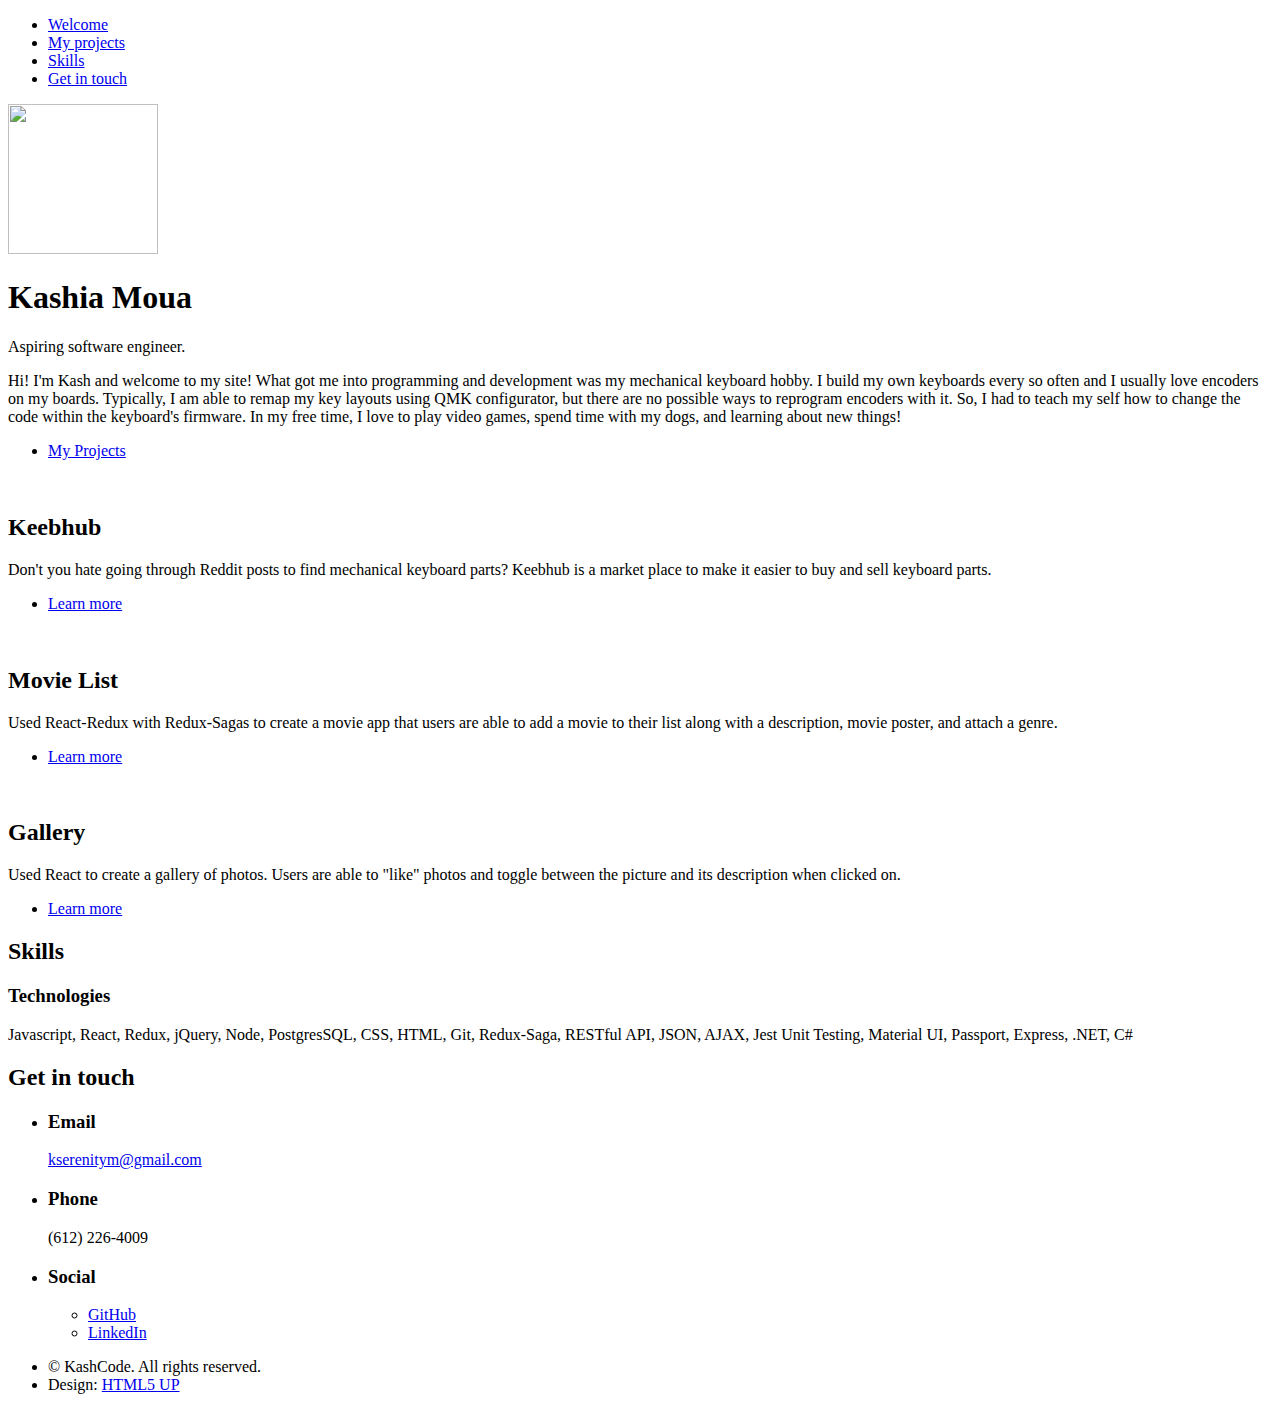
==== index.html @ d2404bf9 "does this work" ====
<!DOCTYPE HTML>
<!--
	Hyperspace by HTML5 UP
	html5up.net | @ajlkn
	Free for personal and commercial use under the CCA 3.0 license (html5up.net/license)
-->
<html>
	<head>
		<title>Hyperspace by HTML5 UP</title>
		<meta charset="utf-8" />
		<meta name="viewport" content="width=device-width, initial-scale=1, user-scalable=no" />
		<link rel="stylesheet" href="assets/css/main.css" />
		<noscript><link rel="stylesheet" href="assets/css/noscript.css" /></noscript>
	</head>
	<body class="is-preload">

		<!-- Sidebar -->
			<section id="sidebar">
				<div class="inner">
					<nav>
						<ul>
							<li><a href="#intro">Welcome</a></li>
							<li><a href="#one">My projects</a></li>
							<li><a href="#two">Skills</a></li>
							<li><a href="#three">Get in touch</a></li>
						</ul>
					</nav>
				</div>
			</section>

		<!-- Wrapper -->
			<div id="wrapper">

				<!-- Intro -->
					<section id="intro" class="wrapper style1 fullscreen fade-up">
						<div class="inner">
							<img src="images/itme.jpg" alt="" data-position="center center" height='150px' width='150px' /></a>
							<h1>Kashia Moua</h1>
							<p>Aspiring software engineer.</p>
							<p> Hi! I'm Kash and welcome to my site! What got me into programming and development was my mechanical keyboard hobby. I build my own keyboards every so often and I usually love encoders on my boards.
								Typically, I am able to remap my key layouts using QMK configurator, but there are no possible ways to reprogram encoders with it. So, I had to teach my self how to change the code within the keyboard's firmware.   
								In my free time, I love to play video games, spend time with my dogs, and learning about new things! </p>
							<ul class="actions">
								<li><a href="#one" class="button scrolly"> My Projects</a></li>
							</ul>
						</div>
					</section>

				<!-- One -->
					<section id="one" class="wrapper style2 spotlights">
						<section>
							<a href="#" class="image"><img src="images/pic01.jpg" alt="" data-position="center center" /></a>
							<div class="content">
								<div class="inner">
									<h2>Keebhub</h2>
									<p>Don't you hate going through Reddit posts to find mechanical keyboard parts? Keebhub is a market place to make it easier to buy and sell keyboard parts. </p>
									<ul class="actions">
										<li><a href="https://github.com/zoofly/keebhub" class="button">Learn more</a></li>
									</ul>
								</div>
							</div>
						</section>
						<section>
							<a href="#" class="image"><img src="images/pic02.jpg" alt="" data-position="top center" /></a>
							<div class="content">
								<div class="inner">
									<h2>Movie List</h2>
									<p>Used React-Redux with Redux-Sagas to create a movie app that users are able to add a movie to their list along with a description, movie poster, and attach a genre.</p>
									<ul class="actions">
										<li><a href="https://github.com/zoofly/weekend-movie-sagas" class="button">Learn more</a></li>
									</ul>
								</div>
							</div>
						</section>
						<section>
							<a href="#" class="image"><img src="images/PhotoOfMyGallery.jpg" alt="" data-position="25% 25%" /></a>
							<div class="content">
								<div class="inner">
									<h2>Gallery</h2>
									<p> Used React to create a gallery of photos. Users are able to "like" photos and toggle between the picture and its description when clicked on. </p>
									<ul class="actions">
										<li><a href="https://github.com/zoofly/weekend-react-gallery" class="button">Learn more</a></li>
									</ul>
								</div>
							</div>
						</section>
					</section>

				<!-- Two -->
					<section id="two" class="wrapper style3 fade-up">
						<div class="inner">
							<h2>Skills</h2>
							<div class="features">
								<section>
									<span class="icon solid major fa-code"></span>
									<h3>Technologies</h3>
									<p>Javascript, React, Redux, jQuery, Node, PostgresSQL, CSS, HTML, Git, Redux-Saga, RESTful API, JSON, AJAX, Jest Unit Testing, Material UI, Passport, Express, .NET, C#</p>
								</section>
								<!-- <section>
									<span class="icon solid major fa-lock"></span>
									<h3>Aliquam sed nullam</h3>
									<p>Phasellus convallis elit id ullam corper amet et pulvinar. Duis aliquam turpis mauris, sed ultricies erat dapibus.</p>
								</section>
								<section>
									<span class="icon solid major fa-cog"></span>
									<h3>Sed erat ullam corper</h3>
									<p>Phasellus convallis elit id ullam corper amet et pulvinar. Duis aliquam turpis mauris, sed ultricies erat dapibus.</p>
								</section>
								<section>
									<span class="icon solid major fa-desktop"></span>
									<h3>Veroeros quis lorem</h3>
									<p>Phasellus convallis elit id ullam corper amet et pulvinar. Duis aliquam turpis mauris, sed ultricies erat dapibus.</p>
								</section>
								<section>
									<span class="icon solid major fa-link"></span>
									<h3>Urna quis bibendum</h3>
									<p>Phasellus convallis elit id ullam corper amet et pulvinar. Duis aliquam turpis mauris, sed ultricies erat dapibus.</p>
								</section>
								<section>
									<span class="icon major fa-gem"></span>
									<h3>Aliquam urna dapibus</h3>
									<p>Phasellus convallis elit id ullam corper amet et pulvinar. Duis aliquam turpis mauris, sed ultricies erat dapibus.</p>
								</section> -->
							</div>
							<ul class="actions">
								<!-- <li><a href="generic.html" class="button">Learn more</a></li> -->
							</ul>
						</div>
					</section>

				<!-- Three -->
					<section id="three" class="wrapper style1 fade-up">
						<div class="inner">
							<h2>Get in touch</h2>
							<div class="split style1">
								<!-- <section>
									<form method="post" action="#">
										<div class="fields">
											<div class="field half">
												<label for="name">Name</label>
												<input type="text" name="name" id="name" />
											</div>
											<div class="field half">
												<label for="email">Email</label>
												<input type="text" name="email" id="email" />
											</div>
											<div class="field">
												<label for="message">Message</label>
												<textarea name="message" id="message" rows="5"></textarea>
											</div>
										</div>
										<ul class="actions">
											<li><a href="" class="button submit">Send Message</a></li>
										</ul>
									</form>
								</section>
								<section> -->
									<ul class="contact">
										<!-- <li>
											<h3>Address</h3>
											<span>12345 Somewhere Road #654<br />
											Nashville, TN 00000-0000<br />
											USA</span>
										</li> -->
										<li>
											<h3>Email</h3>
											<a href="#">kserenitym@gmail.com</a>
										</li>
										<li>
											<h3>Phone</h3>
											<span>(612) 226-4009 </span>
										</li>
										<li>
											<h3>Social</h3>
											<ul class="icons">
												<!-- <li><a href="#" class="icon brands fa-twitter"><span class="label">Twitter</span></a></li>
												<li><a href="#" class="icon brands fa-facebook-f"><span class="label">Facebook</span></a></li> -->
												<li><a href="https://github.com/zoofly" class="icon brands fa-github"><span class="label">GitHub</span></a></li>
												<!-- <li><a href="#" class="icon brands fa-instagram"><span class="label">Instagram</span></a></li> -->
												<li><a href="https://www.linkedin.com/in/kashmoua/" class="icon brands fa-linkedin-in"><span class="label">LinkedIn</span></a></li>
											</ul>
										</li>
									</ul>
								</section>
							</div>
						</div>
					</section>

			</div>

		<!-- Footer -->
			<footer id="footer" class="wrapper style1-alt">
				<div class="inner">
					<ul class="menu">
						<li>&copy; KashCode. All rights reserved.</li>
						<li>Design: <a href="http://html5up.net">HTML5 UP</a></li>
					</ul>
				</div>
			</footer>

		<!-- Scripts -->
			<script src="assets/js/jquery.min.js"></script>
			<script src="assets/js/jquery.scrollex.min.js"></script>
			<script src="assets/js/jquery.scrolly.min.js"></script>
			<script src="assets/js/browser.min.js"></script>
			<script src="assets/js/breakpoints.min.js"></script>
			<script src="assets/js/util.js"></script>
			<script src="assets/js/main.js"></script>

	</body>
</html>
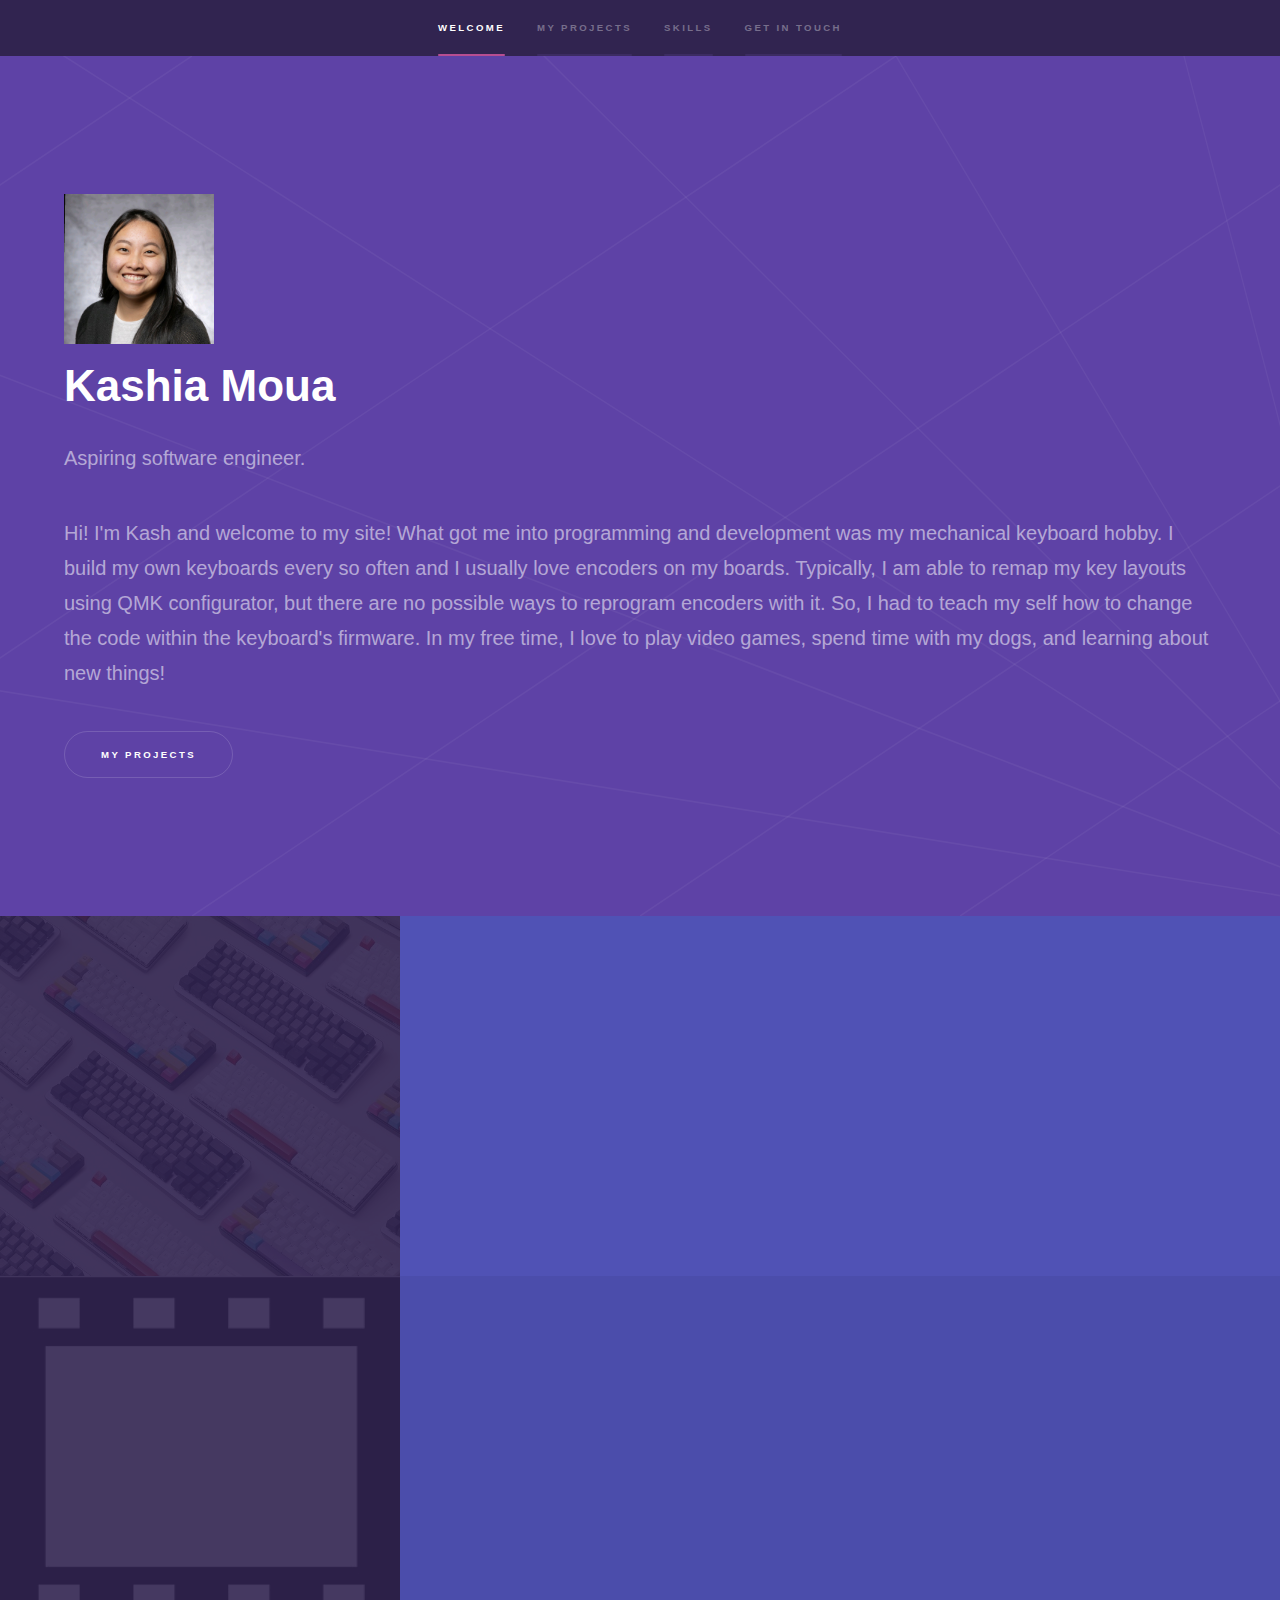
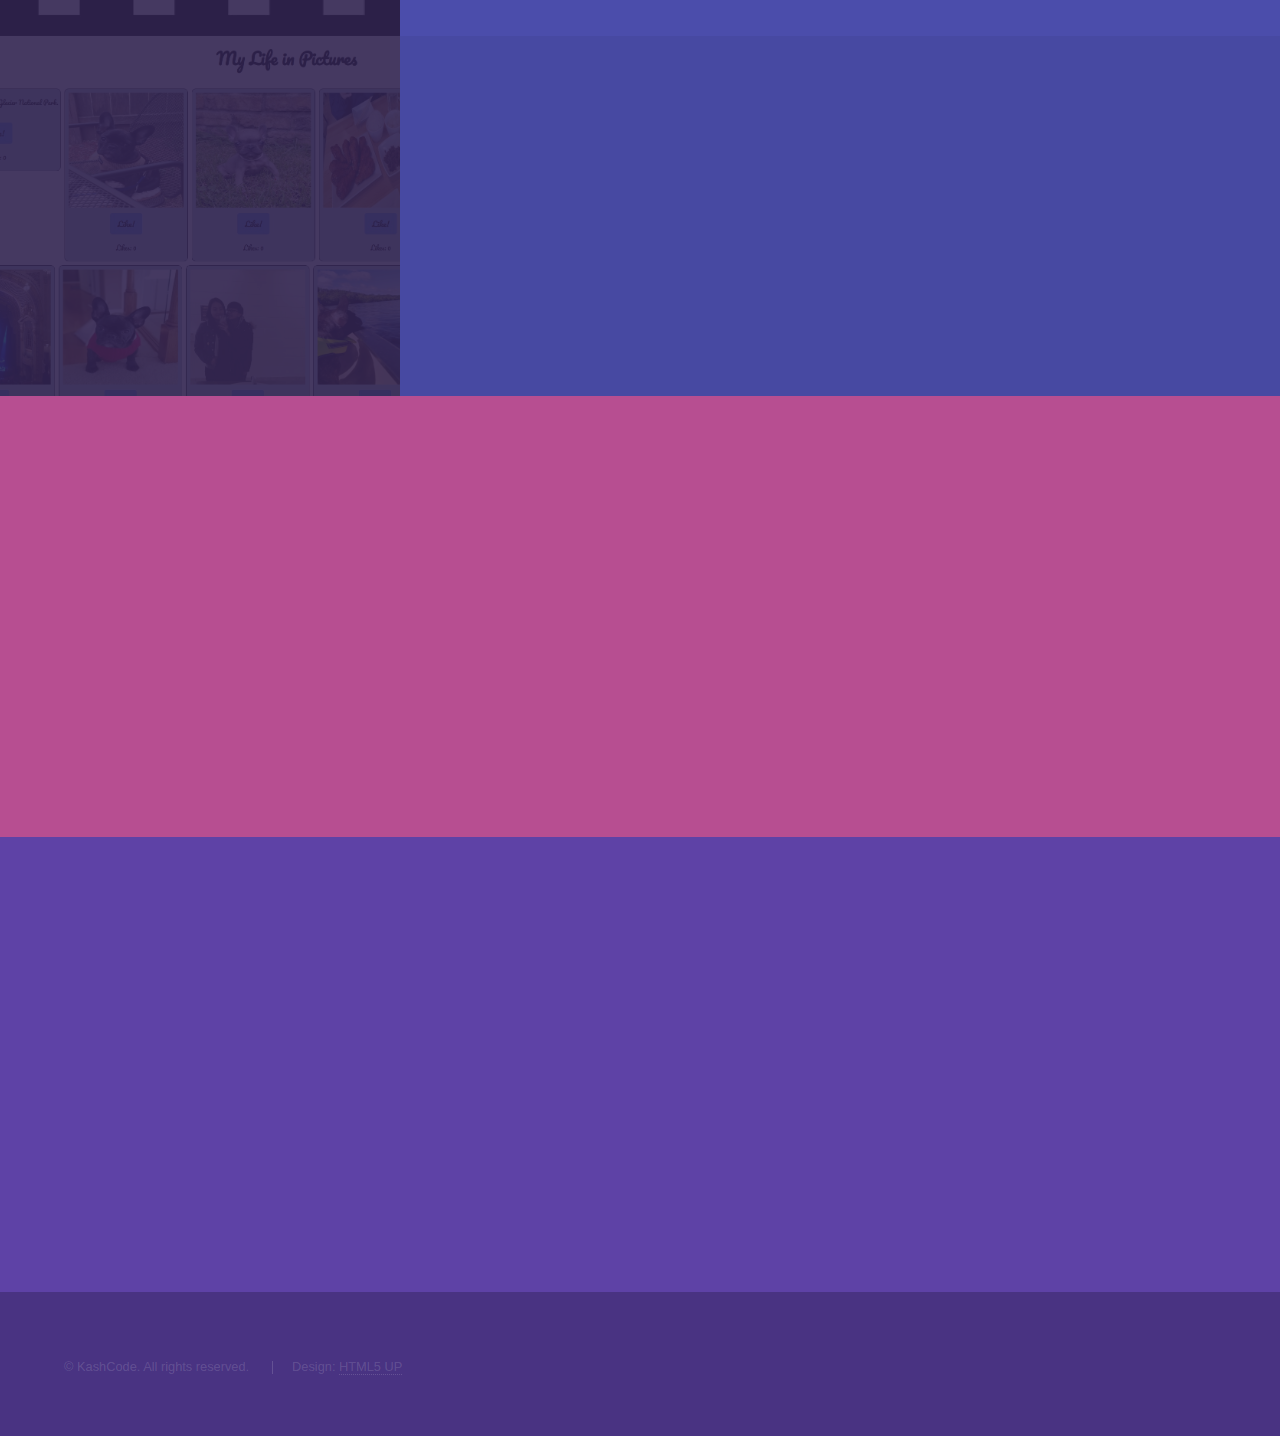
==== commit 7e290520: "Updated title" ====
--- a/index.html
+++ b/index.html
@@ -6,7 +6,7 @@
 -->
 <html>
 	<head>
-		<title>Hyperspace by HTML5 UP</title>
+		<title>Kashia Moua</title>
 		<meta charset="utf-8" />
 		<meta name="viewport" content="width=device-width, initial-scale=1, user-scalable=no" />
 		<link rel="stylesheet" href="assets/css/main.css" />
--- a/assets/css/main.css
+++ b/assets/css/main.css
@@ -0,0 +1,3909 @@
+@import url(fontawesome-all.min.css);
+
+/*
+	Hyperspace by HTML5 UP
+	html5up.net | @ajlkn
+	Free for personal and commercial use under the CCA 3.0 license (html5up.net/license)
+*/
+
+html, body, div, span, applet, object,
+iframe, h1, h2, h3, h4, h5, h6, p, blockquote,
+pre, a, abbr, acronym, address, big, cite,
+code, del, dfn, em, img, ins, kbd, q, s, samp,
+small, strike, strong, sub, sup, tt, var, b,
+u, i, center, dl, dt, dd, ol, ul, li, fieldset,
+form, label, legend, table, caption, tbody,
+tfoot, thead, tr, th, td, article, aside,
+canvas, details, embed, figure, figcaption,
+footer, header, hgroup, menu, nav, output, ruby,
+section, summary, time, mark, audio, video {
+	margin: 0;
+	padding: 0;
+	border: 0;
+	font-size: 100%;
+	font: inherit;
+	vertical-align: baseline;}
+
+article, aside, details, figcaption, figure,
+footer, header, hgroup, menu, nav, section {
+	display: block;}
+
+body {
+	line-height: 1;
+}
+
+ol, ul {
+	list-style: none;
+}
+
+blockquote, q {
+	quotes: none;
+}
+
+	blockquote:before, blockquote:after, q:before, q:after {
+		content: '';
+		content: none;
+	}
+
+table {
+	border-collapse: collapse;
+	border-spacing: 0;
+}
+
+body {
+	-webkit-text-size-adjust: none;
+}
+
+mark {
+	background-color: transparent;
+	color: inherit;
+}
+
+input::-moz-focus-inner {
+	border: 0;
+	padding: 0;
+}
+
+input, select, textarea {
+	-moz-appearance: none;
+	-webkit-appearance: none;
+	-ms-appearance: none;
+	appearance: none;
+}
+
+/* Basic */
+
+	@-ms-viewport {
+		width: device-width;
+	}
+
+	body {
+		-ms-overflow-style: scrollbar;
+	}
+
+	@media screen and (max-width: 480px) {
+
+		html, body {
+			min-width: 320px;
+		}
+
+	}
+
+	html {
+		box-sizing: border-box;
+	}
+
+	*, *:before, *:after {
+		box-sizing: inherit;
+	}
+
+	body {
+		background: #312450;
+	}
+
+		body.is-preload *, body.is-preload *:before, body.is-preload *:after {
+			-moz-animation: none !important;
+			-webkit-animation: none !important;
+			-ms-animation: none !important;
+			animation: none !important;
+			-moz-transition: none !important;
+			-webkit-transition: none !important;
+			-ms-transition: none !important;
+			transition: none !important;
+		}
+
+/* Type */
+
+	body, input, select, textarea {
+		color: rgba(255, 255, 255, 0.55);
+		font-family: Arial, Helvetica, sans-serif;
+		font-size: 16.5pt;
+		font-weight: normal;
+		line-height: 1.75;
+	}
+
+		@media screen and (max-width: 1680px) {
+
+			body, input, select, textarea {
+				font-size: 13pt;
+			}
+
+		}
+
+		@media screen and (max-width: 1280px) {
+
+			body, input, select, textarea {
+				font-size: 12pt;
+			}
+
+		}
+
+		@media screen and (max-width: 360px) {
+
+			body, input, select, textarea {
+				font-size: 11pt;
+			}
+
+		}
+
+	a {
+		-moz-transition: color 0.2s ease, border-bottom-color 0.2s ease;
+		-webkit-transition: color 0.2s ease, border-bottom-color 0.2s ease;
+		-ms-transition: color 0.2s ease, border-bottom-color 0.2s ease;
+		transition: color 0.2s ease, border-bottom-color 0.2s ease;
+		border-bottom: dotted 1px rgba(255, 255, 255, 0.35);
+		color: inherit;
+		text-decoration: none;
+	}
+
+		a:hover {
+			border-bottom-color: transparent;
+			color: #ffffff;
+		}
+
+	strong, b {
+		color: #ffffff;
+		font-weight: bold;
+	}
+
+	em, i {
+		font-style: italic;
+	}
+
+	p {
+		margin: 0 0 2em 0;
+	}
+
+	h1, h2, h3, h4, h5, h6 {
+		color: #ffffff;
+		font-weight: bold;
+		line-height: 1.5;
+		margin: 0 0 0.5em 0;
+	}
+
+		h1 a, h2 a, h3 a, h4 a, h5 a, h6 a {
+			color: inherit;
+			text-decoration: none;
+		}
+
+	h1 {
+		font-size: 2.75em;
+	}
+
+		h1.major {
+			margin: 0 0 1.3em 0;
+			position: relative;
+			padding-bottom: 0.35em;
+		}
+
+			h1.major:after {
+				background-image: -moz-linear-gradient(to right, #5e42a6, #b74e91);
+				background-image: -webkit-linear-gradient(to right, #5e42a6, #b74e91);
+				background-image: -ms-linear-gradient(to right, #5e42a6, #b74e91);
+				background-image: linear-gradient(to right, #5e42a6, #b74e91);
+				-moz-transition: max-width 0.2s ease;
+				-webkit-transition: max-width 0.2s ease;
+				-ms-transition: max-width 0.2s ease;
+				transition: max-width 0.2s ease;
+				border-radius: 0.2em;
+				bottom: 0;
+				content: '';
+				height: 0.05em;
+				position: absolute;
+				right: 0;
+				width: 100%;
+			}
+
+	h2 {
+		font-size: 1.75em;
+	}
+
+	h3 {
+		font-size: 1.1em;
+	}
+
+	h4 {
+		font-size: 1em;
+	}
+
+	h5 {
+		font-size: 0.8em;
+	}
+
+	h6 {
+		font-size: 0.6em;
+	}
+
+	@media screen and (max-width: 736px) {
+
+		h1 {
+			font-size: 2em;
+		}
+
+		h2 {
+			font-size: 1.25em;
+		}
+
+		h3 {
+			font-size: 1em;
+		}
+
+		h4 {
+			font-size: 0.8em;
+		}
+
+		h5 {
+			font-size: 0.6em;
+		}
+
+		h6 {
+			font-size: 0.6em;
+		}
+
+	}
+
+	sub {
+		font-size: 0.8em;
+		position: relative;
+		top: 0.5em;
+	}
+
+	sup {
+		font-size: 0.8em;
+		position: relative;
+		top: -0.5em;
+	}
+
+	blockquote {
+		border-left: solid 4px rgba(255, 255, 255, 0.15);
+		font-style: italic;
+		margin: 0 0 2em 0;
+		padding: 0.5em 0 0.5em 2em;
+	}
+
+	code {
+		background: rgba(255, 255, 255, 0.05);
+		border-radius: 0.25em;
+		border: solid 1px rgba(255, 255, 255, 0.15);
+		font-family: "Courier New", monospace;
+		font-size: 0.9em;
+		margin: 0 0.25em;
+		padding: 0.25em 0.65em;
+	}
+
+	pre {
+		-webkit-overflow-scrolling: touch;
+		font-family: "Courier New", monospace;
+		font-size: 0.9em;
+		margin: 0 0 2em 0;
+	}
+
+		pre code {
+			display: block;
+			line-height: 1.75em;
+			padding: 1em 1.5em;
+			overflow-x: auto;
+		}
+
+	hr {
+		border: 0;
+		border-bottom: solid 1px rgba(255, 255, 255, 0.15);
+		margin: 2em 0;
+	}
+
+		hr.major {
+			margin: 3em 0;
+		}
+
+	.align-left {
+		text-align: left;
+	}
+
+	.align-center {
+		text-align: center;
+	}
+
+	.align-right {
+		text-align: right;
+	}
+
+/* Row */
+
+	.row {
+		display: flex;
+		flex-wrap: wrap;
+		box-sizing: border-box;
+		align-items: stretch;
+	}
+
+		.row > * {
+			box-sizing: border-box;
+		}
+
+		.row.gtr-uniform > * > :last-child {
+			margin-bottom: 0;
+		}
+
+		.row.aln-left {
+			justify-content: flex-start;
+		}
+
+		.row.aln-center {
+			justify-content: center;
+		}
+
+		.row.aln-right {
+			justify-content: flex-end;
+		}
+
+		.row.aln-top {
+			align-items: flex-start;
+		}
+
+		.row.aln-middle {
+			align-items: center;
+		}
+
+		.row.aln-bottom {
+			align-items: flex-end;
+		}
+
+		.row > .imp {
+			order: -1;
+		}
+
+		.row > .col-1 {
+			width: 8.33333%;
+		}
+
+		.row > .off-1 {
+			margin-left: 8.33333%;
+		}
+
+		.row > .col-2 {
+			width: 16.66667%;
+		}
+
+		.row > .off-2 {
+			margin-left: 16.66667%;
+		}
+
+		.row > .col-3 {
+			width: 25%;
+		}
+
+		.row > .off-3 {
+			margin-left: 25%;
+		}
+
+		.row > .col-4 {
+			width: 33.33333%;
+		}
+
+		.row > .off-4 {
+			margin-left: 33.33333%;
+		}
+
+		.row > .col-5 {
+			width: 41.66667%;
+		}
+
+		.row > .off-5 {
+			margin-left: 41.66667%;
+		}
+
+		.row > .col-6 {
+			width: 50%;
+		}
+
+		.row > .off-6 {
+			margin-left: 50%;
+		}
+
+		.row > .col-7 {
+			width: 58.33333%;
+		}
+
+		.row > .off-7 {
+			margin-left: 58.33333%;
+		}
+
+		.row > .col-8 {
+			width: 66.66667%;
+		}
+
+		.row > .off-8 {
+			margin-left: 66.66667%;
+		}
+
+		.row > .col-9 {
+			width: 75%;
+		}
+
+		.row > .off-9 {
+			margin-left: 75%;
+		}
+
+		.row > .col-10 {
+			width: 83.33333%;
+		}
+
+		.row > .off-10 {
+			margin-left: 83.33333%;
+		}
+
+		.row > .col-11 {
+			width: 91.66667%;
+		}
+
+		.row > .off-11 {
+			margin-left: 91.66667%;
+		}
+
+		.row > .col-12 {
+			width: 100%;
+		}
+
+		.row > .off-12 {
+			margin-left: 100%;
+		}
+
+		.row.gtr-0 {
+			margin-top: 0;
+			margin-left: 0em;
+		}
+
+			.row.gtr-0 > * {
+				padding: 0 0 0 0em;
+			}
+
+			.row.gtr-0.gtr-uniform {
+				margin-top: 0em;
+			}
+
+				.row.gtr-0.gtr-uniform > * {
+					padding-top: 0em;
+				}
+
+		.row.gtr-25 {
+			margin-top: 0;
+			margin-left: -0.375em;
+		}
+
+			.row.gtr-25 > * {
+				padding: 0 0 0 0.375em;
+			}
+
+			.row.gtr-25.gtr-uniform {
+				margin-top: -0.375em;
+			}
+
+				.row.gtr-25.gtr-uniform > * {
+					padding-top: 0.375em;
+				}
+
+		.row.gtr-50 {
+			margin-top: 0;
+			margin-left: -0.75em;
+		}
+
+			.row.gtr-50 > * {
+				padding: 0 0 0 0.75em;
+			}
+
+			.row.gtr-50.gtr-uniform {
+				margin-top: -0.75em;
+			}
+
+				.row.gtr-50.gtr-uniform > * {
+					padding-top: 0.75em;
+				}
+
+		.row {
+			margin-top: 0;
+			margin-left: -1.5em;
+		}
+
+			.row > * {
+				padding: 0 0 0 1.5em;
+			}
+
+			.row.gtr-uniform {
+				margin-top: -1.5em;
+			}
+
+				.row.gtr-uniform > * {
+					padding-top: 1.5em;
+				}
+
+		.row.gtr-150 {
+			margin-top: 0;
+			margin-left: -2.25em;
+		}
+
+			.row.gtr-150 > * {
+				padding: 0 0 0 2.25em;
+			}
+
+			.row.gtr-150.gtr-uniform {
+				margin-top: -2.25em;
+			}
+
+				.row.gtr-150.gtr-uniform > * {
+					padding-top: 2.25em;
+				}
+
+		.row.gtr-200 {
+			margin-top: 0;
+			margin-left: -3em;
+		}
+
+			.row.gtr-200 > * {
+				padding: 0 0 0 3em;
+			}
+
+			.row.gtr-200.gtr-uniform {
+				margin-top: -3em;
+			}
+
+				.row.gtr-200.gtr-uniform > * {
+					padding-top: 3em;
+				}
+
+		@media screen and (max-width: 1680px) {
+
+			.row {
+				display: flex;
+				flex-wrap: wrap;
+				box-sizing: border-box;
+				align-items: stretch;
+			}
+
+				.row > * {
+					box-sizing: border-box;
+				}
+
+				.row.gtr-uniform > * > :last-child {
+					margin-bottom: 0;
+				}
+
+				.row.aln-left {
+					justify-content: flex-start;
+				}
+
+				.row.aln-center {
+					justify-content: center;
+				}
+
+				.row.aln-right {
+					justify-content: flex-end;
+				}
+
+				.row.aln-top {
+					align-items: flex-start;
+				}
+
+				.row.aln-middle {
+					align-items: center;
+				}
+
+				.row.aln-bottom {
+					align-items: flex-end;
+				}
+
+				.row > .imp-xlarge {
+					order: -1;
+				}
+
+				.row > .col-1-xlarge {
+					width: 8.33333%;
+				}
+
+				.row > .off-1-xlarge {
+					margin-left: 8.33333%;
+				}
+
+				.row > .col-2-xlarge {
+					width: 16.66667%;
+				}
+
+				.row > .off-2-xlarge {
+					margin-left: 16.66667%;
+				}
+
+				.row > .col-3-xlarge {
+					width: 25%;
+				}
+
+				.row > .off-3-xlarge {
+					margin-left: 25%;
+				}
+
+				.row > .col-4-xlarge {
+					width: 33.33333%;
+				}
+
+				.row > .off-4-xlarge {
+					margin-left: 33.33333%;
+				}
+
+				.row > .col-5-xlarge {
+					width: 41.66667%;
+				}
+
+				.row > .off-5-xlarge {
+					margin-left: 41.66667%;
+				}
+
+				.row > .col-6-xlarge {
+					width: 50%;
+				}
+
+				.row > .off-6-xlarge {
+					margin-left: 50%;
+				}
+
+				.row > .col-7-xlarge {
+					width: 58.33333%;
+				}
+
+				.row > .off-7-xlarge {
+					margin-left: 58.33333%;
+				}
+
+				.row > .col-8-xlarge {
+					width: 66.66667%;
+				}
+
+				.row > .off-8-xlarge {
+					margin-left: 66.66667%;
+				}
+
+				.row > .col-9-xlarge {
+					width: 75%;
+				}
+
+				.row > .off-9-xlarge {
+					margin-left: 75%;
+				}
+
+				.row > .col-10-xlarge {
+					width: 83.33333%;
+				}
+
+				.row > .off-10-xlarge {
+					margin-left: 83.33333%;
+				}
+
+				.row > .col-11-xlarge {
+					width: 91.66667%;
+				}
+
+				.row > .off-11-xlarge {
+					margin-left: 91.66667%;
+				}
+
+				.row > .col-12-xlarge {
+					width: 100%;
+				}
+
+				.row > .off-12-xlarge {
+					margin-left: 100%;
+				}
+
+				.row.gtr-0 {
+					margin-top: 0;
+					margin-left: 0em;
+				}
+
+					.row.gtr-0 > * {
+						padding: 0 0 0 0em;
+					}
+
+					.row.gtr-0.gtr-uniform {
+						margin-top: 0em;
+					}
+
+						.row.gtr-0.gtr-uniform > * {
+							padding-top: 0em;
+						}
+
+				.row.gtr-25 {
+					margin-top: 0;
+					margin-left: -0.375em;
+				}
+
+					.row.gtr-25 > * {
+						padding: 0 0 0 0.375em;
+					}
+
+					.row.gtr-25.gtr-uniform {
+						margin-top: -0.375em;
+					}
+
+						.row.gtr-25.gtr-uniform > * {
+							padding-top: 0.375em;
+						}
+
+				.row.gtr-50 {
+					margin-top: 0;
+					margin-left: -0.75em;
+				}
+
+					.row.gtr-50 > * {
+						padding: 0 0 0 0.75em;
+					}
+
+					.row.gtr-50.gtr-uniform {
+						margin-top: -0.75em;
+					}
+
+						.row.gtr-50.gtr-uniform > * {
+							padding-top: 0.75em;
+						}
+
+				.row {
+					margin-top: 0;
+					margin-left: -1.5em;
+				}
+
+					.row > * {
+						padding: 0 0 0 1.5em;
+					}
+
+					.row.gtr-uniform {
+						margin-top: -1.5em;
+					}
+
+						.row.gtr-uniform > * {
+							padding-top: 1.5em;
+						}
+
+				.row.gtr-150 {
+					margin-top: 0;
+					margin-left: -2.25em;
+				}
+
+					.row.gtr-150 > * {
+						padding: 0 0 0 2.25em;
+					}
+
+					.row.gtr-150.gtr-uniform {
+						margin-top: -2.25em;
+					}
+
+						.row.gtr-150.gtr-uniform > * {
+							padding-top: 2.25em;
+						}
+
+				.row.gtr-200 {
+					margin-top: 0;
+					margin-left: -3em;
+				}
+
+					.row.gtr-200 > * {
+						padding: 0 0 0 3em;
+					}
+
+					.row.gtr-200.gtr-uniform {
+						margin-top: -3em;
+					}
+
+						.row.gtr-200.gtr-uniform > * {
+							padding-top: 3em;
+						}
+
+		}
+
+		@media screen and (max-width: 1280px) {
+
+			.row {
+				display: flex;
+				flex-wrap: wrap;
+				box-sizing: border-box;
+				align-items: stretch;
+			}
+
+				.row > * {
+					box-sizing: border-box;
+				}
+
+				.row.gtr-uniform > * > :last-child {
+					margin-bottom: 0;
+				}
+
+				.row.aln-left {
+					justify-content: flex-start;
+				}
+
+				.row.aln-center {
+					justify-content: center;
+				}
+
+				.row.aln-right {
+					justify-content: flex-end;
+				}
+
+				.row.aln-top {
+					align-items: flex-start;
+				}
+
+				.row.aln-middle {
+					align-items: center;
+				}
+
+				.row.aln-bottom {
+					align-items: flex-end;
+				}
+
+				.row > .imp-large {
+					order: -1;
+				}
+
+				.row > .col-1-large {
+					width: 8.33333%;
+				}
+
+				.row > .off-1-large {
+					margin-left: 8.33333%;
+				}
+
+				.row > .col-2-large {
+					width: 16.66667%;
+				}
+
+				.row > .off-2-large {
+					margin-left: 16.66667%;
+				}
+
+				.row > .col-3-large {
+					width: 25%;
+				}
+
+				.row > .off-3-large {
+					margin-left: 25%;
+				}
+
+				.row > .col-4-large {
+					width: 33.33333%;
+				}
+
+				.row > .off-4-large {
+					margin-left: 33.33333%;
+				}
+
+				.row > .col-5-large {
+					width: 41.66667%;
+				}
+
+				.row > .off-5-large {
+					margin-left: 41.66667%;
+				}
+
+				.row > .col-6-large {
+					width: 50%;
+				}
+
+				.row > .off-6-large {
+					margin-left: 50%;
+				}
+
+				.row > .col-7-large {
+					width: 58.33333%;
+				}
+
+				.row > .off-7-large {
+					margin-left: 58.33333%;
+				}
+
+				.row > .col-8-large {
+					width: 66.66667%;
+				}
+
+				.row > .off-8-large {
+					margin-left: 66.66667%;
+				}
+
+				.row > .col-9-large {
+					width: 75%;
+				}
+
+				.row > .off-9-large {
+					margin-left: 75%;
+				}
+
+				.row > .col-10-large {
+					width: 83.33333%;
+				}
+
+				.row > .off-10-large {
+					margin-left: 83.33333%;
+				}
+
+				.row > .col-11-large {
+					width: 91.66667%;
+				}
+
+				.row > .off-11-large {
+					margin-left: 91.66667%;
+				}
+
+				.row > .col-12-large {
+					width: 100%;
+				}
+
+				.row > .off-12-large {
+					margin-left: 100%;
+				}
+
+				.row.gtr-0 {
+					margin-top: 0;
+					margin-left: 0em;
+				}
+
+					.row.gtr-0 > * {
+						padding: 0 0 0 0em;
+					}
+
+					.row.gtr-0.gtr-uniform {
+						margin-top: 0em;
+					}
+
+						.row.gtr-0.gtr-uniform > * {
+							padding-top: 0em;
+						}
+
+				.row.gtr-25 {
+					margin-top: 0;
+					margin-left: -0.375em;
+				}
+
+					.row.gtr-25 > * {
+						padding: 0 0 0 0.375em;
+					}
+
+					.row.gtr-25.gtr-uniform {
+						margin-top: -0.375em;
+					}
+
+						.row.gtr-25.gtr-uniform > * {
+							padding-top: 0.375em;
+						}
+
+				.row.gtr-50 {
+					margin-top: 0;
+					margin-left: -0.75em;
+				}
+
+					.row.gtr-50 > * {
+						padding: 0 0 0 0.75em;
+					}
+
+					.row.gtr-50.gtr-uniform {
+						margin-top: -0.75em;
+					}
+
+						.row.gtr-50.gtr-uniform > * {
+							padding-top: 0.75em;
+						}
+
+				.row {
+					margin-top: 0;
+					margin-left: -1.5em;
+				}
+
+					.row > * {
+						padding: 0 0 0 1.5em;
+					}
+
+					.row.gtr-uniform {
+						margin-top: -1.5em;
+					}
+
+						.row.gtr-uniform > * {
+							padding-top: 1.5em;
+						}
+
+				.row.gtr-150 {
+					margin-top: 0;
+					margin-left: -2.25em;
+				}
+
+					.row.gtr-150 > * {
+						padding: 0 0 0 2.25em;
+					}
+
+					.row.gtr-150.gtr-uniform {
+						margin-top: -2.25em;
+					}
+
+						.row.gtr-150.gtr-uniform > * {
+							padding-top: 2.25em;
+						}
+
+				.row.gtr-200 {
+					margin-top: 0;
+					margin-left: -3em;
+				}
+
+					.row.gtr-200 > * {
+						padding: 0 0 0 3em;
+					}
+
+					.row.gtr-200.gtr-uniform {
+						margin-top: -3em;
+					}
+
+						.row.gtr-200.gtr-uniform > * {
+							padding-top: 3em;
+						}
+
+		}
+
+		@media screen and (max-width: 980px) {
+
+			.row {
+				display: flex;
+				flex-wrap: wrap;
+				box-sizing: border-box;
+				align-items: stretch;
+			}
+
+				.row > * {
+					box-sizing: border-box;
+				}
+
+				.row.gtr-uniform > * > :last-child {
+					margin-bottom: 0;
+				}
+
+				.row.aln-left {
+					justify-content: flex-start;
+				}
+
+				.row.aln-center {
+					justify-content: center;
+				}
+
+				.row.aln-right {
+					justify-content: flex-end;
+				}
+
+				.row.aln-top {
+					align-items: flex-start;
+				}
+
+				.row.aln-middle {
+					align-items: center;
+				}
+
+				.row.aln-bottom {
+					align-items: flex-end;
+				}
+
+				.row > .imp-medium {
+					order: -1;
+				}
+
+				.row > .col-1-medium {
+					width: 8.33333%;
+				}
+
+				.row > .off-1-medium {
+					margin-left: 8.33333%;
+				}
+
+				.row > .col-2-medium {
+					width: 16.66667%;
+				}
+
+				.row > .off-2-medium {
+					margin-left: 16.66667%;
+				}
+
+				.row > .col-3-medium {
+					width: 25%;
+				}
+
+				.row > .off-3-medium {
+					margin-left: 25%;
+				}
+
+				.row > .col-4-medium {
+					width: 33.33333%;
+				}
+
+				.row > .off-4-medium {
+					margin-left: 33.33333%;
+				}
+
+				.row > .col-5-medium {
+					width: 41.66667%;
+				}
+
+				.row > .off-5-medium {
+					margin-left: 41.66667%;
+				}
+
+				.row > .col-6-medium {
+					width: 50%;
+				}
+
+				.row > .off-6-medium {
+					margin-left: 50%;
+				}
+
+				.row > .col-7-medium {
+					width: 58.33333%;
+				}
+
+				.row > .off-7-medium {
+					margin-left: 58.33333%;
+				}
+
+				.row > .col-8-medium {
+					width: 66.66667%;
+				}
+
+				.row > .off-8-medium {
+					margin-left: 66.66667%;
+				}
+
+				.row > .col-9-medium {
+					width: 75%;
+				}
+
+				.row > .off-9-medium {
+					margin-left: 75%;
+				}
+
+				.row > .col-10-medium {
+					width: 83.33333%;
+				}
+
+				.row > .off-10-medium {
+					margin-left: 83.33333%;
+				}
+
+				.row > .col-11-medium {
+					width: 91.66667%;
+				}
+
+				.row > .off-11-medium {
+					margin-left: 91.66667%;
+				}
+
+				.row > .col-12-medium {
+					width: 100%;
+				}
+
+				.row > .off-12-medium {
+					margin-left: 100%;
+				}
+
+				.row.gtr-0 {
+					margin-top: 0;
+					margin-left: 0em;
+				}
+
+					.row.gtr-0 > * {
+						padding: 0 0 0 0em;
+					}
+
+					.row.gtr-0.gtr-uniform {
+						margin-top: 0em;
+					}
+
+						.row.gtr-0.gtr-uniform > * {
+							padding-top: 0em;
+						}
+
+				.row.gtr-25 {
+					margin-top: 0;
+					margin-left: -0.375em;
+				}
+
+					.row.gtr-25 > * {
+						padding: 0 0 0 0.375em;
+					}
+
+					.row.gtr-25.gtr-uniform {
+						margin-top: -0.375em;
+					}
+
+						.row.gtr-25.gtr-uniform > * {
+							padding-top: 0.375em;
+						}
+
+				.row.gtr-50 {
+					margin-top: 0;
+					margin-left: -0.75em;
+				}
+
+					.row.gtr-50 > * {
+						padding: 0 0 0 0.75em;
+					}
+
+					.row.gtr-50.gtr-uniform {
+						margin-top: -0.75em;
+					}
+
+						.row.gtr-50.gtr-uniform > * {
+							padding-top: 0.75em;
+						}
+
+				.row {
+					margin-top: 0;
+					margin-left: -1.5em;
+				}
+
+					.row > * {
+						padding: 0 0 0 1.5em;
+					}
+
+					.row.gtr-uniform {
+						margin-top: -1.5em;
+					}
+
+						.row.gtr-uniform > * {
+							padding-top: 1.5em;
+						}
+
+				.row.gtr-150 {
+					margin-top: 0;
+					margin-left: -2.25em;
+				}
+
+					.row.gtr-150 > * {
+						padding: 0 0 0 2.25em;
+					}
+
+					.row.gtr-150.gtr-uniform {
+						margin-top: -2.25em;
+					}
+
+						.row.gtr-150.gtr-uniform > * {
+							padding-top: 2.25em;
+						}
+
+				.row.gtr-200 {
+					margin-top: 0;
+					margin-left: -3em;
+				}
+
+					.row.gtr-200 > * {
+						padding: 0 0 0 3em;
+					}
+
+					.row.gtr-200.gtr-uniform {
+						margin-top: -3em;
+					}
+
+						.row.gtr-200.gtr-uniform > * {
+							padding-top: 3em;
+						}
+
+		}
+
+		@media screen and (max-width: 736px) {
+
+			.row {
+				display: flex;
+				flex-wrap: wrap;
+				box-sizing: border-box;
+				align-items: stretch;
+			}
+
+				.row > * {
+					box-sizing: border-box;
+				}
+
+				.row.gtr-uniform > * > :last-child {
+					margin-bottom: 0;
+				}
+
+				.row.aln-left {
+					justify-content: flex-start;
+				}
+
+				.row.aln-center {
+					justify-content: center;
+				}
+
+				.row.aln-right {
+					justify-content: flex-end;
+				}
+
+				.row.aln-top {
+					align-items: flex-start;
+				}
+
+				.row.aln-middle {
+					align-items: center;
+				}
+
+				.row.aln-bottom {
+					align-items: flex-end;
+				}
+
+				.row > .imp-small {
+					order: -1;
+				}
+
+				.row > .col-1-small {
+					width: 8.33333%;
+				}
+
+				.row > .off-1-small {
+					margin-left: 8.33333%;
+				}
+
+				.row > .col-2-small {
+					width: 16.66667%;
+				}
+
+				.row > .off-2-small {
+					margin-left: 16.66667%;
+				}
+
+				.row > .col-3-small {
+					width: 25%;
+				}
+
+				.row > .off-3-small {
+					margin-left: 25%;
+				}
+
+				.row > .col-4-small {
+					width: 33.33333%;
+				}
+
+				.row > .off-4-small {
+					margin-left: 33.33333%;
+				}
+
+				.row > .col-5-small {
+					width: 41.66667%;
+				}
+
+				.row > .off-5-small {
+					margin-left: 41.66667%;
+				}
+
+				.row > .col-6-small {
+					width: 50%;
+				}
+
+				.row > .off-6-small {
+					margin-left: 50%;
+				}
+
+				.row > .col-7-small {
+					width: 58.33333%;
+				}
+
+				.row > .off-7-small {
+					margin-left: 58.33333%;
+				}
+
+				.row > .col-8-small {
+					width: 66.66667%;
+				}
+
+				.row > .off-8-small {
+					margin-left: 66.66667%;
+				}
+
+				.row > .col-9-small {
+					width: 75%;
+				}
+
+				.row > .off-9-small {
+					margin-left: 75%;
+				}
+
+				.row > .col-10-small {
+					width: 83.33333%;
+				}
+
+				.row > .off-10-small {
+					margin-left: 83.33333%;
+				}
+
+				.row > .col-11-small {
+					width: 91.66667%;
+				}
+
+				.row > .off-11-small {
+					margin-left: 91.66667%;
+				}
+
+				.row > .col-12-small {
+					width: 100%;
+				}
+
+				.row > .off-12-small {
+					margin-left: 100%;
+				}
+
+				.row.gtr-0 {
+					margin-top: 0;
+					margin-left: 0em;
+				}
+
+					.row.gtr-0 > * {
+						padding: 0 0 0 0em;
+					}
+
+					.row.gtr-0.gtr-uniform {
+						margin-top: 0em;
+					}
+
+						.row.gtr-0.gtr-uniform > * {
+							padding-top: 0em;
+						}
+
+				.row.gtr-25 {
+					margin-top: 0;
+					margin-left: -0.375em;
+				}
+
+					.row.gtr-25 > * {
+						padding: 0 0 0 0.375em;
+					}
+
+					.row.gtr-25.gtr-uniform {
+						margin-top: -0.375em;
+					}
+
+						.row.gtr-25.gtr-uniform > * {
+							padding-top: 0.375em;
+						}
+
+				.row.gtr-50 {
+					margin-top: 0;
+					margin-left: -0.75em;
+				}
+
+					.row.gtr-50 > * {
+						padding: 0 0 0 0.75em;
+					}
+
+					.row.gtr-50.gtr-uniform {
+						margin-top: -0.75em;
+					}
+
+						.row.gtr-50.gtr-uniform > * {
+							padding-top: 0.75em;
+						}
+
+				.row {
+					margin-top: 0;
+					margin-left: -1.5em;
+				}
+
+					.row > * {
+						padding: 0 0 0 1.5em;
+					}
+
+					.row.gtr-uniform {
+						margin-top: -1.5em;
+					}
+
+						.row.gtr-uniform > * {
+							padding-top: 1.5em;
+						}
+
+				.row.gtr-150 {
+					margin-top: 0;
+					margin-left: -2.25em;
+				}
+
+					.row.gtr-150 > * {
+						padding: 0 0 0 2.25em;
+					}
+
+					.row.gtr-150.gtr-uniform {
+						margin-top: -2.25em;
+					}
+
+						.row.gtr-150.gtr-uniform > * {
+							padding-top: 2.25em;
+						}
+
+				.row.gtr-200 {
+					margin-top: 0;
+					margin-left: -3em;
+				}
+
+					.row.gtr-200 > * {
+						padding: 0 0 0 3em;
+					}
+
+					.row.gtr-200.gtr-uniform {
+						margin-top: -3em;
+					}
+
+						.row.gtr-200.gtr-uniform > * {
+							padding-top: 3em;
+						}
+
+		}
+
+		@media screen and (max-width: 480px) {
+
+			.row {
+				display: flex;
+				flex-wrap: wrap;
+				box-sizing: border-box;
+				align-items: stretch;
+			}
+
+				.row > * {
+					box-sizing: border-box;
+				}
+
+				.row.gtr-uniform > * > :last-child {
+					margin-bottom: 0;
+				}
+
+				.row.aln-left {
+					justify-content: flex-start;
+				}
+
+				.row.aln-center {
+					justify-content: center;
+				}
+
+				.row.aln-right {
+					justify-content: flex-end;
+				}
+
+				.row.aln-top {
+					align-items: flex-start;
+				}
+
+				.row.aln-middle {
+					align-items: center;
+				}
+
+				.row.aln-bottom {
+					align-items: flex-end;
+				}
+
+				.row > .imp-xsmall {
+					order: -1;
+				}
+
+				.row > .col-1-xsmall {
+					width: 8.33333%;
+				}
+
+				.row > .off-1-xsmall {
+					margin-left: 8.33333%;
+				}
+
+				.row > .col-2-xsmall {
+					width: 16.66667%;
+				}
+
+				.row > .off-2-xsmall {
+					margin-left: 16.66667%;
+				}
+
+				.row > .col-3-xsmall {
+					width: 25%;
+				}
+
+				.row > .off-3-xsmall {
+					margin-left: 25%;
+				}
+
+				.row > .col-4-xsmall {
+					width: 33.33333%;
+				}
+
+				.row > .off-4-xsmall {
+					margin-left: 33.33333%;
+				}
+
+				.row > .col-5-xsmall {
+					width: 41.66667%;
+				}
+
+				.row > .off-5-xsmall {
+					margin-left: 41.66667%;
+				}
+
+				.row > .col-6-xsmall {
+					width: 50%;
+				}
+
+				.row > .off-6-xsmall {
+					margin-left: 50%;
+				}
+
+				.row > .col-7-xsmall {
+					width: 58.33333%;
+				}
+
+				.row > .off-7-xsmall {
+					margin-left: 58.33333%;
+				}
+
+				.row > .col-8-xsmall {
+					width: 66.66667%;
+				}
+
+				.row > .off-8-xsmall {
+					margin-left: 66.66667%;
+				}
+
+				.row > .col-9-xsmall {
+					width: 75%;
+				}
+
+				.row > .off-9-xsmall {
+					margin-left: 75%;
+				}
+
+				.row > .col-10-xsmall {
+					width: 83.33333%;
+				}
+
+				.row > .off-10-xsmall {
+					margin-left: 83.33333%;
+				}
+
+				.row > .col-11-xsmall {
+					width: 91.66667%;
+				}
+
+				.row > .off-11-xsmall {
+					margin-left: 91.66667%;
+				}
+
+				.row > .col-12-xsmall {
+					width: 100%;
+				}
+
+				.row > .off-12-xsmall {
+					margin-left: 100%;
+				}
+
+				.row.gtr-0 {
+					margin-top: 0;
+					margin-left: 0em;
+				}
+
+					.row.gtr-0 > * {
+						padding: 0 0 0 0em;
+					}
+
+					.row.gtr-0.gtr-uniform {
+						margin-top: 0em;
+					}
+
+						.row.gtr-0.gtr-uniform > * {
+							padding-top: 0em;
+						}
+
+				.row.gtr-25 {
+					margin-top: 0;
+					margin-left: -0.375em;
+				}
+
+					.row.gtr-25 > * {
+						padding: 0 0 0 0.375em;
+					}
+
+					.row.gtr-25.gtr-uniform {
+						margin-top: -0.375em;
+					}
+
+						.row.gtr-25.gtr-uniform > * {
+							padding-top: 0.375em;
+						}
+
+				.row.gtr-50 {
+					margin-top: 0;
+					margin-left: -0.75em;
+				}
+
+					.row.gtr-50 > * {
+						padding: 0 0 0 0.75em;
+					}
+
+					.row.gtr-50.gtr-uniform {
+						margin-top: -0.75em;
+					}
+
+						.row.gtr-50.gtr-uniform > * {
+							padding-top: 0.75em;
+						}
+
+				.row {
+					margin-top: 0;
+					margin-left: -1.5em;
+				}
+
+					.row > * {
+						padding: 0 0 0 1.5em;
+					}
+
+					.row.gtr-uniform {
+						margin-top: -1.5em;
+					}
+
+						.row.gtr-uniform > * {
+							padding-top: 1.5em;
+						}
+
+				.row.gtr-150 {
+					margin-top: 0;
+					margin-left: -2.25em;
+				}
+
+					.row.gtr-150 > * {
+						padding: 0 0 0 2.25em;
+					}
+
+					.row.gtr-150.gtr-uniform {
+						margin-top: -2.25em;
+					}
+
+						.row.gtr-150.gtr-uniform > * {
+							padding-top: 2.25em;
+						}
+
+				.row.gtr-200 {
+					margin-top: 0;
+					margin-left: -3em;
+				}
+
+					.row.gtr-200 > * {
+						padding: 0 0 0 3em;
+					}
+
+					.row.gtr-200.gtr-uniform {
+						margin-top: -3em;
+					}
+
+						.row.gtr-200.gtr-uniform > * {
+							padding-top: 3em;
+						}
+
+		}
+
+/* Box */
+
+	.box {
+		border-radius: 0.25em;
+		border: solid 1px rgba(255, 255, 255, 0.15);
+		margin-bottom: 2em;
+		padding: 1.5em;
+	}
+
+		.box > :last-child,
+		.box > :last-child > :last-child,
+		.box > :last-child > :last-child > :last-child {
+			margin-bottom: 0;
+		}
+
+		.box.alt {
+			border: 0;
+			border-radius: 0;
+			padding: 0;
+		}
+
+/* Button */
+
+	input[type="submit"],
+	input[type="reset"],
+	input[type="button"],
+	button,
+	.button {
+		-moz-appearance: none;
+		-webkit-appearance: none;
+		-ms-appearance: none;
+		appearance: none;
+		-moz-transition: border-color 0.2s ease;
+		-webkit-transition: border-color 0.2s ease;
+		-ms-transition: border-color 0.2s ease;
+		transition: border-color 0.2s ease;
+		background-color: transparent;
+		border: solid 1px !important;
+		border-color: rgba(255, 255, 255, 0.15) !important;
+		border-radius: 3em;
+		color: #ffffff !important;
+		cursor: pointer;
+		display: inline-block;
+		font-size: 0.6em;
+		font-weight: bold;
+		height: calc(4.75em + 2px);
+		letter-spacing: 0.25em;
+		line-height: 4.75em;
+		outline: 0;
+		padding: 0 3.75em;
+		position: relative;
+		text-align: center;
+		text-decoration: none;
+		text-transform: uppercase;
+		white-space: nowrap;
+	}
+
+		input[type="submit"]:after,
+		input[type="reset"]:after,
+		input[type="button"]:after,
+		button:after,
+		.button:after {
+			-moz-transform: scale(0.25);
+			-webkit-transform: scale(0.25);
+			-ms-transform: scale(0.25);
+			transform: scale(0.25);
+			pointer-events: none;
+			-moz-transition: opacity 0.2s ease, -moz-transform 0.2s ease;
+			-webkit-transition: opacity 0.2s ease, -webkit-transform 0.2s ease;
+			-ms-transition: opacity 0.2s ease, -ms-transform 0.2s ease;
+			transition: opacity 0.2s ease, transform 0.2s ease;
+			background: #ffffff;
+			border-radius: 3em;
+			content: '';
+			height: 100%;
+			left: 0;
+			opacity: 0;
+			position: absolute;
+			top: 0;
+			width: 100%;
+		}
+
+		input[type="submit"].icon:before,
+		input[type="reset"].icon:before,
+		input[type="button"].icon:before,
+		button.icon:before,
+		.button.icon:before {
+			margin-right: 0.75em;
+		}
+
+		input[type="submit"].fit,
+		input[type="reset"].fit,
+		input[type="button"].fit,
+		button.fit,
+		.button.fit {
+			width: 100%;
+		}
+
+		input[type="submit"].small,
+		input[type="reset"].small,
+		input[type="button"].small,
+		button.small,
+		.button.small {
+			font-size: 0.4em;
+		}
+
+		input[type="submit"].large,
+		input[type="reset"].large,
+		input[type="button"].large,
+		button.large,
+		.button.large {
+			font-size: 0.8em;
+		}
+
+		input[type="submit"].primary,
+		input[type="reset"].primary,
+		input[type="button"].primary,
+		button.primary,
+		.button.primary {
+			background-color: #ffffff;
+			color: #312450 !important;
+		}
+
+			input[type="submit"].primary:after,
+			input[type="reset"].primary:after,
+			input[type="button"].primary:after,
+			button.primary:after,
+			.button.primary:after {
+				display: none;
+			}
+
+		input[type="submit"].disabled, input[type="submit"]:disabled,
+		input[type="reset"].disabled,
+		input[type="reset"]:disabled,
+		input[type="button"].disabled,
+		input[type="button"]:disabled,
+		button.disabled,
+		button:disabled,
+		.button.disabled,
+		.button:disabled {
+			cursor: default;
+			opacity: 0.5;
+			pointer-events: none;
+		}
+
+		input[type="submit"]:hover,
+		input[type="reset"]:hover,
+		input[type="button"]:hover,
+		button:hover,
+		.button:hover {
+			border-color: rgba(255, 255, 255, 0.55) !important;
+		}
+
+			input[type="submit"]:hover:after,
+			input[type="reset"]:hover:after,
+			input[type="button"]:hover:after,
+			button:hover:after,
+			.button:hover:after {
+				opacity: 0.05;
+				-moz-transform: scale(1);
+				-webkit-transform: scale(1);
+				-ms-transform: scale(1);
+				transform: scale(1);
+			}
+
+			input[type="submit"]:hover:active,
+			input[type="reset"]:hover:active,
+			input[type="button"]:hover:active,
+			button:hover:active,
+			.button:hover:active {
+				border-color: #ffffff !important;
+			}
+
+				input[type="submit"]:hover:active:after,
+				input[type="reset"]:hover:active:after,
+				input[type="button"]:hover:active:after,
+				button:hover:active:after,
+				.button:hover:active:after {
+					opacity: 0.1;
+				}
+
+/* Features */
+
+	.features {
+		display: -moz-flex;
+		display: -webkit-flex;
+		display: -ms-flex;
+		display: flex;
+		-moz-flex-wrap: wrap;
+		-webkit-flex-wrap: wrap;
+		-ms-flex-wrap: wrap;
+		flex-wrap: wrap;
+		border-radius: 0.25em;
+		border: solid 1px rgba(255, 255, 255, 0.15);
+		background: rgba(255, 255, 255, 0.05);
+		margin: 0 0 2em 0;
+	}
+
+		.features section {
+			padding: 3.5em 3em 1em 7em ;
+			width: 50%;
+			border-top: solid 1px rgba(255, 255, 255, 0.15);
+			position: relative;
+		}
+
+			.features section:nth-child(-n + 2) {
+				border-top-width: 0;
+			}
+
+			.features section:nth-child(2n) {
+				border-left: solid 1px rgba(255, 255, 255, 0.15);
+			}
+
+			.features section .icon {
+				-moz-transition: opacity 0.5s ease, -moz-transform 0.5s ease;
+				-webkit-transition: opacity 0.5s ease, -webkit-transform 0.5s ease;
+				-ms-transition: opacity 0.5s ease, -ms-transform 0.5s ease;
+				transition: opacity 0.5s ease, transform 0.5s ease;
+				-moz-transition-delay: 1s;
+				-webkit-transition-delay: 1s;
+				-ms-transition-delay: 1s;
+				transition-delay: 1s;
+				-moz-transform: scale(1);
+				-webkit-transform: scale(1);
+				-ms-transform: scale(1);
+				transform: scale(1);
+				position: absolute;
+				left: 3em;
+				top: 3em;
+				opacity: 1;
+			}
+
+			.features section:nth-child(1) .icon {
+				-moz-transition-delay: 0.15s;
+				-webkit-transition-delay: 0.15s;
+				-ms-transition-delay: 0.15s;
+				transition-delay: 0.15s;
+			}
+
+			.features section:nth-child(2) .icon {
+				-moz-transition-delay: 0.3s;
+				-webkit-transition-delay: 0.3s;
+				-ms-transition-delay: 0.3s;
+				transition-delay: 0.3s;
+			}
+
+			.features section:nth-child(3) .icon {
+				-moz-transition-delay: 0.45s;
+				-webkit-transition-delay: 0.45s;
+				-ms-transition-delay: 0.45s;
+				transition-delay: 0.45s;
+			}
+
+			.features section:nth-child(4) .icon {
+				-moz-transition-delay: 0.6s;
+				-webkit-transition-delay: 0.6s;
+				-ms-transition-delay: 0.6s;
+				transition-delay: 0.6s;
+			}
+
+			.features section:nth-child(5) .icon {
+				-moz-transition-delay: 0.75s;
+				-webkit-transition-delay: 0.75s;
+				-ms-transition-delay: 0.75s;
+				transition-delay: 0.75s;
+			}
+
+			.features section:nth-child(6) .icon {
+				-moz-transition-delay: 0.9s;
+				-webkit-transition-delay: 0.9s;
+				-ms-transition-delay: 0.9s;
+				transition-delay: 0.9s;
+			}
+
+			.features section:nth-child(7) .icon {
+				-moz-transition-delay: 1.05s;
+				-webkit-transition-delay: 1.05s;
+				-ms-transition-delay: 1.05s;
+				transition-delay: 1.05s;
+			}
+
+			.features section:nth-child(8) .icon {
+				-moz-transition-delay: 1.2s;
+				-webkit-transition-delay: 1.2s;
+				-ms-transition-delay: 1.2s;
+				transition-delay: 1.2s;
+			}
+
+			.features section:nth-child(9) .icon {
+				-moz-transition-delay: 1.35s;
+				-webkit-transition-delay: 1.35s;
+				-ms-transition-delay: 1.35s;
+				transition-delay: 1.35s;
+			}
+
+			.features section:nth-child(10) .icon {
+				-moz-transition-delay: 1.5s;
+				-webkit-transition-delay: 1.5s;
+				-ms-transition-delay: 1.5s;
+				transition-delay: 1.5s;
+			}
+
+			.features section:nth-child(11) .icon {
+				-moz-transition-delay: 1.65s;
+				-webkit-transition-delay: 1.65s;
+				-ms-transition-delay: 1.65s;
+				transition-delay: 1.65s;
+			}
+
+			.features section:nth-child(12) .icon {
+				-moz-transition-delay: 1.8s;
+				-webkit-transition-delay: 1.8s;
+				-ms-transition-delay: 1.8s;
+				transition-delay: 1.8s;
+			}
+
+			.features section:nth-child(13) .icon {
+				-moz-transition-delay: 1.95s;
+				-webkit-transition-delay: 1.95s;
+				-ms-transition-delay: 1.95s;
+				transition-delay: 1.95s;
+			}
+
+			.features section:nth-child(14) .icon {
+				-moz-transition-delay: 2.1s;
+				-webkit-transition-delay: 2.1s;
+				-ms-transition-delay: 2.1s;
+				transition-delay: 2.1s;
+			}
+
+			.features section:nth-child(15) .icon {
+				-moz-transition-delay: 2.25s;
+				-webkit-transition-delay: 2.25s;
+				-ms-transition-delay: 2.25s;
+				transition-delay: 2.25s;
+			}
+
+			.features section:nth-child(16) .icon {
+				-moz-transition-delay: 2.4s;
+				-webkit-transition-delay: 2.4s;
+				-ms-transition-delay: 2.4s;
+				transition-delay: 2.4s;
+			}
+
+			.features section:nth-child(17) .icon {
+				-moz-transition-delay: 2.55s;
+				-webkit-transition-delay: 2.55s;
+				-ms-transition-delay: 2.55s;
+				transition-delay: 2.55s;
+			}
+
+			.features section:nth-child(18) .icon {
+				-moz-transition-delay: 2.7s;
+				-webkit-transition-delay: 2.7s;
+				-ms-transition-delay: 2.7s;
+				transition-delay: 2.7s;
+			}
+
+			.features section:nth-child(19) .icon {
+				-moz-transition-delay: 2.85s;
+				-webkit-transition-delay: 2.85s;
+				-ms-transition-delay: 2.85s;
+				transition-delay: 2.85s;
+			}
+
+			.features section:nth-child(20) .icon {
+				-moz-transition-delay: 3s;
+				-webkit-transition-delay: 3s;
+				-ms-transition-delay: 3s;
+				transition-delay: 3s;
+			}
+
+		.features.inactive section .icon {
+			-moz-transform: scale(0.5);
+			-webkit-transform: scale(0.5);
+			-ms-transform: scale(0.5);
+			transform: scale(0.5);
+			opacity: 0;
+		}
+
+		@media screen and (max-width: 980px) {
+
+			.features {
+				display: block;
+			}
+
+				.features section {
+					border-top-width: 1px !important;
+					border-left-width: 0 !important;
+					width: 100%;
+				}
+
+					.features section:first-child {
+						border-top-width: 0 !important;
+					}
+
+		}
+
+		@media screen and (max-width: 736px) {
+
+			.features section {
+				padding: 2.5em 1.5em 0.1em 5.5em ;
+			}
+
+				.features section .icon {
+					left: 1.5em;
+					top: 2em;
+				}
+
+		}
+
+		@media screen and (max-width: 480px) {
+
+			.features section {
+				padding: 2em 1.5em 0.1em 1.5em ;
+			}
+
+				.features section .icon {
+					left: 0;
+					position: relative;
+					top: 0;
+				}
+
+		}
+
+/* Form */
+
+	form {
+		margin: 0 0 2em 0;
+	}
+
+		form > :last-child {
+			margin-bottom: 0;
+		}
+
+		form > .fields {
+			display: -moz-flex;
+			display: -webkit-flex;
+			display: -ms-flex;
+			display: flex;
+			-moz-flex-wrap: wrap;
+			-webkit-flex-wrap: wrap;
+			-ms-flex-wrap: wrap;
+			flex-wrap: wrap;
+			width: calc(100% + 3em);
+			margin: -1.5em 0 2em -1.5em;
+		}
+
+			form > .fields > .field {
+				-moz-flex-grow: 0;
+				-webkit-flex-grow: 0;
+				-ms-flex-grow: 0;
+				flex-grow: 0;
+				-moz-flex-shrink: 0;
+				-webkit-flex-shrink: 0;
+				-ms-flex-shrink: 0;
+				flex-shrink: 0;
+				padding: 1.5em 0 0 1.5em;
+				width: calc(100% - 1.5em);
+			}
+
+				form > .fields > .field.half {
+					width: calc(50% - 0.75em);
+				}
+
+				form > .fields > .field.third {
+					width: calc(100%/3 - 0.5em);
+				}
+
+				form > .fields > .field.quarter {
+					width: calc(25% - 0.375em);
+				}
+
+		@media screen and (max-width: 480px) {
+
+			form > .fields {
+				width: calc(100% + 3em);
+				margin: -1.5em 0 2em -1.5em;
+			}
+
+				form > .fields > .field {
+					padding: 1.5em 0 0 1.5em;
+					width: calc(100% - 1.5em);
+				}
+
+					form > .fields > .field.half {
+						width: calc(100% - 1.5em);
+					}
+
+					form > .fields > .field.third {
+						width: calc(100% - 1.5em);
+					}
+
+					form > .fields > .field.quarter {
+						width: calc(100% - 1.5em);
+					}
+
+		}
+
+	label {
+		color: #ffffff;
+		font-weight: bold;
+		line-height: 1.5;
+		margin: 0 0 0.7em 0;
+		display: block;
+		font-size: 1.1em;
+	}
+
+	input[type="text"],
+	input[type="password"],
+	input[type="email"],
+	input[type="tel"],
+	select,
+	textarea {
+		-moz-appearance: none;
+		-webkit-appearance: none;
+		-ms-appearance: none;
+		appearance: none;
+		background: rgba(255, 255, 255, 0.05);
+		border-radius: 0.25em;
+		border: none;
+		border: solid 1px rgba(255, 255, 255, 0.15);
+		color: inherit;
+		display: block;
+		outline: 0;
+		padding: 0 1em;
+		text-decoration: none;
+		width: 100%;
+	}
+
+		input[type="text"]:invalid,
+		input[type="password"]:invalid,
+		input[type="email"]:invalid,
+		input[type="tel"]:invalid,
+		select:invalid,
+		textarea:invalid {
+			box-shadow: none;
+		}
+
+		input[type="text"]:focus,
+		input[type="password"]:focus,
+		input[type="email"]:focus,
+		input[type="tel"]:focus,
+		select:focus,
+		textarea:focus {
+			border-color: #ffffff;
+			box-shadow: 0 0 0 1px #ffffff;
+		}
+
+	select {
+		background-image: url("data:image/svg+xml;charset=utf8,%3Csvg xmlns='http://www.w3.org/2000/svg' width='40' height='40' preserveAspectRatio='none' viewBox='0 0 40 40'%3E%3Cpath d='M9.4,12.3l10.4,10.4l10.4-10.4c0.2-0.2,0.5-0.4,0.9-0.4c0.3,0,0.6,0.1,0.9,0.4l3.3,3.3c0.2,0.2,0.4,0.5,0.4,0.9 c0,0.4-0.1,0.6-0.4,0.9L20.7,31.9c-0.2,0.2-0.5,0.4-0.9,0.4c-0.3,0-0.6-0.1-0.9-0.4L4.3,17.3c-0.2-0.2-0.4-0.5-0.4-0.9 c0-0.4,0.1-0.6,0.4-0.9l3.3-3.3c0.2-0.2,0.5-0.4,0.9-0.4S9.1,12.1,9.4,12.3z' fill='rgba(255, 255, 255, 0.15)' /%3E%3C/svg%3E");
+		background-size: 1.25rem;
+		background-repeat: no-repeat;
+		background-position: calc(100% - 1rem) center;
+		height: 2.75em;
+		padding-right: 2.75em;
+		text-overflow: ellipsis;
+	}
+
+		select option {
+			color: #ffffff;
+			background: #312450;
+		}
+
+		select:focus::-ms-value {
+			background-color: transparent;
+		}
+
+		select::-ms-expand {
+			display: none;
+		}
+
+	input[type="text"],
+	input[type="password"],
+	input[type="email"],
+	select {
+		height: 2.75em;
+	}
+
+	textarea {
+		padding: 0.75em 1em;
+	}
+
+		body.is-ie textarea {
+			min-height: 10em;
+		}
+
+	input[type="checkbox"],
+	input[type="radio"] {
+		-moz-appearance: none;
+		-webkit-appearance: none;
+		-ms-appearance: none;
+		appearance: none;
+		display: block;
+		float: left;
+		margin-right: -2em;
+		opacity: 0;
+		width: 1em;
+		z-index: -1;
+	}
+
+		input[type="checkbox"] + label,
+		input[type="radio"] + label {
+			text-decoration: none;
+			color: rgba(255, 255, 255, 0.55);
+			cursor: pointer;
+			display: inline-block;
+			font-size: 1em;
+			font-weight: normal;
+			padding-left: 2.4em;
+			padding-right: 0.75em;
+			position: relative;
+		}
+
+			input[type="checkbox"] + label:before,
+			input[type="radio"] + label:before {
+				-moz-osx-font-smoothing: grayscale;
+				-webkit-font-smoothing: antialiased;
+				display: inline-block;
+				font-style: normal;
+				font-variant: normal;
+				text-rendering: auto;
+				line-height: 1;
+				text-transform: none !important;
+				font-family: 'Font Awesome 5 Free';
+				font-weight: 900;
+			}
+
+			input[type="checkbox"] + label:before,
+			input[type="radio"] + label:before {
+				background: rgba(255, 255, 255, 0.05);
+				border-radius: 0.25em;
+				border: solid 1px rgba(255, 255, 255, 0.15);
+				content: '';
+				display: inline-block;
+				font-size: 0.8em;
+				height: 2.0625em;
+				left: 0;
+				line-height: 2.0625em;
+				position: absolute;
+				text-align: center;
+				top: 0;
+				width: 2.0625em;
+			}
+
+		input[type="checkbox"]:checked + label:before,
+		input[type="radio"]:checked + label:before {
+			background: #ffffff;
+			border-color: #ffffff;
+			color: #b74e91;
+			content: '\f00c';
+		}
+
+		input[type="checkbox"]:focus + label:before,
+		input[type="radio"]:focus + label:before {
+			border-color: #ffffff;
+			box-shadow: 0 0 0 1px #ffffff;
+		}
+
+	input[type="checkbox"] + label:before {
+		border-radius: 0.25em;
+	}
+
+	input[type="radio"] + label:before {
+		border-radius: 100%;
+	}
+
+	::-webkit-input-placeholder {
+		color: rgba(255, 255, 255, 0.35) !important;
+		opacity: 1.0;
+	}
+
+	:-moz-placeholder {
+		color: rgba(255, 255, 255, 0.35) !important;
+		opacity: 1.0;
+	}
+
+	::-moz-placeholder {
+		color: rgba(255, 255, 255, 0.35) !important;
+		opacity: 1.0;
+	}
+
+	:-ms-input-placeholder {
+		color: rgba(255, 255, 255, 0.35) !important;
+		opacity: 1.0;
+	}
+
+/* Icon */
+
+	.icon {
+		text-decoration: none;
+		border-bottom: none;
+		position: relative;
+	}
+
+		.icon:before {
+			-moz-osx-font-smoothing: grayscale;
+			-webkit-font-smoothing: antialiased;
+			display: inline-block;
+			font-style: normal;
+			font-variant: normal;
+			text-rendering: auto;
+			line-height: 1;
+			text-transform: none !important;
+			font-family: 'Font Awesome 5 Free';
+			font-weight: 400;
+		}
+
+		.icon > .label {
+			display: none;
+		}
+
+		.icon:before {
+			line-height: inherit;
+		}
+
+		.icon.solid:before {
+			font-weight: 900;
+		}
+
+		.icon.brands:before {
+			font-family: 'Font Awesome 5 Brands';
+		}
+
+		.icon.major {
+			width: 2.5em;
+			height: 2.5em;
+			display: block;
+			background: #ffffff;
+			border-radius: 100%;
+			color: #312450;
+			text-align: center;
+			line-height: 2.5em;
+			margin: 0 0 1.3em 0;
+		}
+
+			.icon.major:before {
+				font-size: 1.25em;
+			}
+
+				.wrapper.style1 .icon.major:before {
+					color: #5e42a6;
+				}
+
+				.wrapper.style1-alt .icon.major:before {
+					color: #493382;
+				}
+
+				.wrapper.style2 .icon.major:before {
+					color: #5052b5;
+				}
+
+				.wrapper.style2-alt .icon.major:before {
+					color: #3e4094;
+				}
+
+				.wrapper.style3 .icon.major:before {
+					color: #b74e91;
+				}
+
+				.wrapper.style3-alt .icon.major:before {
+					color: #953d75;
+				}
+
+/* Image */
+
+	.image {
+		border-radius: 0.25em;
+		border: 0;
+		display: inline-block;
+		position: relative;
+	}
+
+		.image img {
+			border-radius: 0.25em;
+			display: block;
+		}
+
+		.image.left, .image.right {
+			max-width: 40%;
+		}
+
+			.image.left img, .image.right img {
+				width: 100%;
+			}
+
+		.image.left {
+			float: left;
+			margin: 0 1.5em 1em 0;
+			top: 0.25em;
+		}
+
+		.image.right {
+			float: right;
+			margin: 0 0 1em 1.5em;
+			top: 0.25em;
+		}
+
+		.image.fit {
+			display: block;
+			margin: 0 0 2em 0;
+			width: 100%;
+		}
+
+			.image.fit img {
+				width: 100%;
+			}
+
+		.image.main {
+			display: block;
+			margin: 0 0 3em 0;
+			width: 100%;
+		}
+
+			.image.main img {
+				width: 100%;
+			}
+
+/* List */
+
+	ol {
+		list-style: decimal;
+		margin: 0 0 2em 0;
+		padding-left: 1.25em;
+	}
+
+		ol li {
+			padding-left: 0.25em;
+		}
+
+	ul {
+		list-style: disc;
+		margin: 0 0 2em 0;
+		padding-left: 1em;
+	}
+
+		ul li {
+			padding-left: 0.5em;
+		}
+
+		ul.alt {
+			list-style: none;
+			padding-left: 0;
+		}
+
+			ul.alt li {
+				border-top: solid 1px rgba(255, 255, 255, 0.15);
+				padding: 0.5em 0;
+			}
+
+				ul.alt li:first-child {
+					border-top: 0;
+					padding-top: 0;
+				}
+
+	dl {
+		margin: 0 0 2em 0;
+	}
+
+		dl dt {
+			display: block;
+			font-weight: bold;
+			margin: 0 0 1em 0;
+		}
+
+		dl dd {
+			margin-left: 2em;
+		}
+
+/* Actions */
+
+	ul.actions {
+		display: -moz-flex;
+		display: -webkit-flex;
+		display: -ms-flex;
+		display: flex;
+		cursor: default;
+		list-style: none;
+		margin-left: -1em;
+		padding-left: 0;
+	}
+
+		ul.actions li {
+			padding: 0 0 0 1em;
+			vertical-align: middle;
+		}
+
+		ul.actions.special {
+			-moz-justify-content: center;
+			-webkit-justify-content: center;
+			-ms-justify-content: center;
+			justify-content: center;
+			width: 100%;
+			margin-left: 0;
+		}
+
+			ul.actions.special li:first-child {
+				padding-left: 0;
+			}
+
+		ul.actions.stacked {
+			-moz-flex-direction: column;
+			-webkit-flex-direction: column;
+			-ms-flex-direction: column;
+			flex-direction: column;
+			margin-left: 0;
+		}
+
+			ul.actions.stacked li {
+				padding: 1.3em 0 0 0;
+			}
+
+				ul.actions.stacked li:first-child {
+					padding-top: 0;
+				}
+
+		ul.actions.fit {
+			width: calc(100% + 1em);
+		}
+
+			ul.actions.fit li {
+				-moz-flex-grow: 1;
+				-webkit-flex-grow: 1;
+				-ms-flex-grow: 1;
+				flex-grow: 1;
+				-moz-flex-shrink: 1;
+				-webkit-flex-shrink: 1;
+				-ms-flex-shrink: 1;
+				flex-shrink: 1;
+				width: 100%;
+			}
+
+				ul.actions.fit li > * {
+					width: 100%;
+				}
+
+			ul.actions.fit.stacked {
+				width: 100%;
+			}
+
+		@media screen and (max-width: 480px) {
+
+			ul.actions:not(.fixed) {
+				-moz-flex-direction: column;
+				-webkit-flex-direction: column;
+				-ms-flex-direction: column;
+				flex-direction: column;
+				margin-left: 0;
+				width: 100% !important;
+			}
+
+				ul.actions:not(.fixed) li {
+					-moz-flex-grow: 1;
+					-webkit-flex-grow: 1;
+					-ms-flex-grow: 1;
+					flex-grow: 1;
+					-moz-flex-shrink: 1;
+					-webkit-flex-shrink: 1;
+					-ms-flex-shrink: 1;
+					flex-shrink: 1;
+					padding: 1em 0 0 0;
+					text-align: center;
+					width: 100%;
+				}
+
+					ul.actions:not(.fixed) li > * {
+						width: 100%;
+					}
+
+					ul.actions:not(.fixed) li:first-child {
+						padding-top: 0;
+					}
+
+					ul.actions:not(.fixed) li input[type="submit"],
+					ul.actions:not(.fixed) li input[type="reset"],
+					ul.actions:not(.fixed) li input[type="button"],
+					ul.actions:not(.fixed) li button,
+					ul.actions:not(.fixed) li .button {
+						width: 100%;
+					}
+
+						ul.actions:not(.fixed) li input[type="submit"].icon:before,
+						ul.actions:not(.fixed) li input[type="reset"].icon:before,
+						ul.actions:not(.fixed) li input[type="button"].icon:before,
+						ul.actions:not(.fixed) li button.icon:before,
+						ul.actions:not(.fixed) li .button.icon:before {
+							margin-left: -0.5rem;
+						}
+
+		}
+
+/* Contact */
+
+	ul.contact {
+		list-style: none;
+		padding: 0;
+	}
+
+		ul.contact > li {
+			padding: 0;
+			margin: 1.5em 0 0 0;
+		}
+
+			ul.contact > li:first-child {
+				margin-top: 0;
+			}
+
+/* Icons */
+
+	ul.icons {
+		cursor: default;
+		list-style: none;
+		padding-left: 0;
+	}
+
+		ul.icons li {
+			display: inline-block;
+			padding: 0 0.75em 0 0;
+		}
+
+			ul.icons li:last-child {
+				padding-right: 0;
+			}
+
+			ul.icons li > a, ul.icons li > span {
+				border: 0;
+			}
+
+				ul.icons li > a .label, ul.icons li > span .label {
+					display: none;
+				}
+
+/* Menu */
+
+	ul.menu {
+		list-style: none;
+		padding: 0;
+	}
+
+		ul.menu > li {
+			border-left: solid 1px rgba(255, 255, 255, 0.15);
+			display: inline-block;
+			line-height: 1;
+			margin-left: 1.5em;
+			padding: 0 0 0 1.5em;
+		}
+
+			ul.menu > li:first-child {
+				border-left: 0;
+				margin: 0;
+				padding-left: 0;
+			}
+
+		@media screen and (max-width: 480px) {
+
+			ul.menu > li {
+				border-left: 0;
+				display: block;
+				line-height: inherit;
+				margin: 0.5em 0 0 0;
+				padding-left: 0;
+			}
+
+		}
+
+/* Section/Article */
+
+	section.special, article.special {
+		text-align: center;
+	}
+
+	header p {
+		color: rgba(255, 255, 255, 0.35);
+		position: relative;
+		margin: 0 0 1.5em 0;
+	}
+
+	header h2 + p {
+		font-size: 1.25em;
+		margin-top: -1em;
+		line-height: 1.5em;
+	}
+
+	header h3 + p {
+		font-size: 1.1em;
+		margin-top: -0.8em;
+		line-height: 1.5em;
+	}
+
+	header h4 + p,
+	header h5 + p,
+	header h6 + p {
+		font-size: 0.9em;
+		margin-top: -0.6em;
+		line-height: 1.5em;
+	}
+
+/* Split */
+
+	.split {
+		display: -moz-flex;
+		display: -webkit-flex;
+		display: -ms-flex;
+		display: flex;
+	}
+
+		.split > * {
+			width: calc(50% - 2.5em);
+		}
+
+		.split > :nth-child(2n - 1) {
+			padding-right: 2.5em;
+			border-right: solid 1px rgba(255, 255, 255, 0.15);
+		}
+
+		.split > :nth-child(2n) {
+			padding-left: 2.5em;
+		}
+
+		.split.style1 > :nth-child(2n - 1) {
+			width: calc(66.66666% - 2.5em);
+		}
+
+		.split.style1 > :nth-child(2n) {
+			width: calc(33.33333% - 2.5em);
+		}
+
+		@media screen and (max-width: 1680px) {
+
+			.split > * {
+				width: calc(50% - 2em);
+			}
+
+			.split > :nth-child(2n - 1) {
+				padding-right: 2em;
+			}
+
+			.split > :nth-child(2n) {
+				padding-left: 2em;
+			}
+
+			.split.style1 > :nth-child(2n - 1) {
+				width: calc(66.66666% - 2em);
+			}
+
+			.split.style1 > :nth-child(2n) {
+				width: calc(33.33333% - 2em);
+			}
+
+		}
+
+		@media screen and (max-width: 980px) {
+
+			.split {
+				display: block;
+			}
+
+				.split > * {
+					border-top: solid 1px rgba(255, 255, 255, 0.15);
+					margin: 4em 0 0 0;
+					padding: 4em 0 0 0;
+					width: 100% !important;
+				}
+
+				.split > :nth-child(2n - 1) {
+					border-right: 0;
+					padding-right: 0;
+				}
+
+				.split > :nth-child(2n) {
+					padding-left: 0;
+				}
+
+				.split > :first-child {
+					border-top: 0;
+					margin-top: 0;
+					padding-top: 0;
+				}
+
+		}
+
+		@media screen and (max-width: 736px) {
+
+			.split > * {
+				margin: 3em 0 0 0;
+				padding: 3em 0 0 0;
+			}
+
+		}
+
+/* Spotlights */
+
+	.spotlights > section {
+		display: -moz-flex;
+		display: -webkit-flex;
+		display: -ms-flex;
+		display: flex;
+		-moz-flex-direction: row;
+		-webkit-flex-direction: row;
+		-ms-flex-direction: row;
+		flex-direction: row;
+		min-height: 22.5em;
+	}
+
+		body.is-ie .spotlights > section {
+			min-height: 0;
+		}
+
+		.spotlights > section > .image {
+			background-position: center center;
+			background-size: cover;
+			border-radius: 0;
+			display: block;
+			position: relative;
+			width: 25em;
+		}
+
+			.spotlights > section > .image img {
+				border-radius: 0;
+				display: block;
+			}
+
+			.spotlights > section > .image:before {
+				-moz-transition: opacity 1s ease;
+				-webkit-transition: opacity 1s ease;
+				-ms-transition: opacity 1s ease;
+				transition: opacity 1s ease;
+				background: rgba(49, 36, 80, 0.9);
+				content: '';
+				display: block;
+				height: 100%;
+				left: 0;
+				opacity: 0;
+				position: absolute;
+				top: 0;
+				width: 100%;
+			}
+
+		.spotlights > section > .content {
+			padding: 4em 5em 2em 5em ;
+			display: -moz-flex;
+			display: -webkit-flex;
+			display: -ms-flex;
+			display: flex;
+			-moz-flex-direction: column;
+			-webkit-flex-direction: column;
+			-ms-flex-direction: column;
+			flex-direction: column;
+			-moz-justify-content: center;
+			-webkit-justify-content: center;
+			-ms-justify-content: center;
+			justify-content: center;
+			width: 50em;
+			-ms-flex: 1;
+		}
+
+			.spotlights > section > .content > .inner {
+				-moz-transform: translateX(0) translateY(0);
+				-webkit-transform: translateX(0) translateY(0);
+				-ms-transform: translateX(0) translateY(0);
+				transform: translateX(0) translateY(0);
+				-moz-transition: opacity 1s ease, -moz-transform 1s ease;
+				-webkit-transition: opacity 1s ease, -webkit-transform 1s ease;
+				-ms-transition: opacity 1s ease, -ms-transform 1s ease;
+				transition: opacity 1s ease, transform 1s ease;
+				opacity: 1;
+			}
+
+		.spotlights > section:nth-child(2) {
+			background-color: rgba(0, 0, 0, 0.05);
+		}
+
+		.spotlights > section:nth-child(3) {
+			background-color: rgba(0, 0, 0, 0.1);
+		}
+
+		.spotlights > section.inactive > .image:before,
+		body.is-preload .spotlights > section > .image:before {
+			opacity: 1;
+		}
+
+		.spotlights > section.inactive > .content > .inner,
+		body.is-preload .spotlights > section > .content > .inner {
+			-moz-transform: translateX(-1em);
+			-webkit-transform: translateX(-1em);
+			-ms-transform: translateX(-1em);
+			transform: translateX(-1em);
+			opacity: 0;
+		}
+
+		@media screen and (max-width: 1680px) {
+
+			.spotlights > section > .content {
+				padding: 4em 4em 2em 4em ;
+			}
+
+		}
+
+		@media screen and (max-width: 980px) {
+
+			.spotlights > section {
+				display: block;
+			}
+
+				.spotlights > section > .image {
+					width: 100%;
+					height: 50vh;
+				}
+
+				.spotlights > section > .content {
+					width: 100%;
+				}
+
+				.spotlights > section.inactive > .content > .inner,
+				body.is-preload .spotlights > section > .content > .inner {
+					-moz-transform: translateY(1em);
+					-webkit-transform: translateY(1em);
+					-ms-transform: translateY(1em);
+					transform: translateY(1em);
+				}
+
+		}
+
+		@media screen and (max-width: 736px) {
+
+			.spotlights > section > .image {
+				height: 50vh;
+				min-height: 15em;
+			}
+
+			.spotlights > section > .content {
+				padding: 3em 2em 1em 2em ;
+			}
+
+		}
+
+/* Table */
+
+	.table-wrapper {
+		-webkit-overflow-scrolling: touch;
+		overflow-x: auto;
+	}
+
+	table {
+		margin: 0 0 2em 0;
+		width: 100%;
+	}
+
+		table tbody tr {
+			border: solid 1px rgba(255, 255, 255, 0.15);
+			border-left: 0;
+			border-right: 0;
+		}
+
+			table tbody tr:nth-child(2n + 1) {
+				background-color: rgba(255, 255, 255, 0.05);
+			}
+
+		table td {
+			padding: 0.75em 0.75em;
+		}
+
+		table th {
+			color: #ffffff;
+			font-size: 1em;
+			font-weight: bold;
+			padding: 0 0.75em 0.75em 0.75em;
+			text-align: left;
+		}
+
+		table thead {
+			border-bottom: solid 2px rgba(255, 255, 255, 0.15);
+		}
+
+		table tfoot {
+			border-top: solid 2px rgba(255, 255, 255, 0.15);
+		}
+
+		table.alt {
+			border-collapse: separate;
+		}
+
+			table.alt tbody tr td {
+				border: solid 1px rgba(255, 255, 255, 0.15);
+				border-left-width: 0;
+				border-top-width: 0;
+			}
+
+				table.alt tbody tr td:first-child {
+					border-left-width: 1px;
+				}
+
+			table.alt tbody tr:first-child td {
+				border-top-width: 1px;
+			}
+
+			table.alt thead {
+				border-bottom: 0;
+			}
+
+			table.alt tfoot {
+				border-top: 0;
+			}
+
+/* Wrapper */
+
+	.wrapper {
+		position: relative;
+	}
+
+		.wrapper > .inner {
+			padding: 5em 5em 3em 5em ;
+			max-width: 100%;
+			width: 75em;
+		}
+
+			@media screen and (max-width: 1680px) {
+
+				.wrapper > .inner {
+					padding: 4em 4em 2em 4em ;
+				}
+
+			}
+
+			@media screen and (max-width: 1280px) {
+
+				.wrapper > .inner {
+					width: 100%;
+				}
+
+			}
+
+			@media screen and (max-width: 736px) {
+
+				.wrapper > .inner {
+					padding: 3em 2em 1em 2em ;
+				}
+
+			}
+
+		.wrapper.alt {
+			background-color: #261c3e;
+		}
+
+		.wrapper.style1 {
+			background-color: #5e42a6;
+		}
+
+		.wrapper.style1-alt {
+			background-color: #493382;
+		}
+
+		.wrapper.style2 {
+			background-color: #5052b5;
+		}
+
+		.wrapper.style2-alt {
+			background-color: #3e4094;
+		}
+
+		.wrapper.style3 {
+			background-color: #b74e91;
+		}
+
+		.wrapper.style3-alt {
+			background-color: #953d75;
+		}
+
+		.wrapper.fullscreen {
+			display: -moz-flex;
+			display: -webkit-flex;
+			display: -ms-flex;
+			display: flex;
+			-moz-flex-direction: column;
+			-webkit-flex-direction: column;
+			-ms-flex-direction: column;
+			flex-direction: column;
+			-moz-justify-content: center;
+			-webkit-justify-content: center;
+			-ms-justify-content: center;
+			justify-content: center;
+			min-height: 100vh;
+		}
+
+			body.is-ie .wrapper.fullscreen {
+				height: 100vh;
+			}
+
+			@media screen and (max-width: 1280px) {
+
+				.wrapper.fullscreen {
+					min-height: calc(100vh - 2.5em);
+				}
+
+					body.is-ie .wrapper.fullscreen {
+						height: calc(100vh - 2.5em);
+					}
+
+			}
+
+			@media screen and (max-width: 736px) {
+
+				.wrapper.fullscreen {
+					padding: 2em 0;
+					min-height: 0;
+				}
+
+					body.is-ie .wrapper.fullscreen {
+						height: auto;
+					}
+
+			}
+
+		.wrapper.fade-up > .inner {
+			-moz-transform: translateY(0);
+			-webkit-transform: translateY(0);
+			-ms-transform: translateY(0);
+			transform: translateY(0);
+			-moz-transition: opacity 1s ease, -moz-transform 1s ease;
+			-webkit-transition: opacity 1s ease, -webkit-transform 1s ease;
+			-ms-transition: opacity 1s ease, -ms-transform 1s ease;
+			transition: opacity 1s ease, transform 1s ease;
+			opacity: 1.0;
+		}
+
+		.wrapper.fade-up.inactive > .inner,
+		body.is-preload .wrapper.fade-up > .inner {
+			opacity: 0;
+			-moz-transform: translateY(1em);
+			-webkit-transform: translateY(1em);
+			-ms-transform: translateY(1em);
+			transform: translateY(1em);
+		}
+
+		.wrapper.fade-down > .inner {
+			-moz-transform: translateY(0);
+			-webkit-transform: translateY(0);
+			-ms-transform: translateY(0);
+			transform: translateY(0);
+			-moz-transition: opacity 1s ease, -moz-transform 1s ease;
+			-webkit-transition: opacity 1s ease, -webkit-transform 1s ease;
+			-ms-transition: opacity 1s ease, -ms-transform 1s ease;
+			transition: opacity 1s ease, transform 1s ease;
+			opacity: 1.0;
+		}
+
+		.wrapper.fade-down.inactive > .inner,
+		body.is-preload .wrapper.fade-down > .inner {
+			opacity: 0;
+			-moz-transform: translateY(-1em);
+			-webkit-transform: translateY(-1em);
+			-ms-transform: translateY(-1em);
+			transform: translateY(-1em);
+		}
+
+		.wrapper.fade > .inner {
+			-moz-transition: opacity 1s ease;
+			-webkit-transition: opacity 1s ease;
+			-ms-transition: opacity 1s ease;
+			transition: opacity 1s ease;
+			opacity: 1.0;
+		}
+
+		.wrapper.fade.inactive > .inner,
+		body.is-preload .wrapper.fade > .inner {
+			opacity: 0;
+		}
+
+/* Header */
+
+	#header {
+		display: -moz-flex;
+		display: -webkit-flex;
+		display: -ms-flex;
+		display: flex;
+		background-color: #5e42a6;
+		cursor: default;
+		padding: 1.75em 2em;
+	}
+
+		#header > .title {
+			border: 0;
+			color: #ffffff;
+			display: block;
+			font-size: 1.25em;
+			font-weight: bold;
+		}
+
+		#header > nav {
+			-moz-flex: 1;
+			-webkit-flex: 1;
+			-ms-flex: 1;
+			flex: 1;
+			text-align: right;
+		}
+
+			#header > nav > ul {
+				margin: 0;
+				padding: 0;
+			}
+
+				#header > nav > ul > li {
+					display: inline-block;
+					margin-left: 1.75em;
+					padding: 0;
+					vertical-align: middle;
+				}
+
+					#header > nav > ul > li:first-child {
+						margin-left: 0;
+					}
+
+					#header > nav > ul > li a {
+						border: 0;
+						color: rgba(255, 255, 255, 0.35);
+						display: inline-block;
+						font-size: 0.6em;
+						font-weight: bold;
+						letter-spacing: 0.25em;
+						text-transform: uppercase;
+					}
+
+						#header > nav > ul > li a:hover {
+							color: rgba(255, 255, 255, 0.55);
+						}
+
+						#header > nav > ul > li a.active {
+							color: #ffffff;
+						}
+
+		@media screen and (max-width: 736px) {
+
+			#header {
+				padding: 1em 2em;
+			}
+
+		}
+
+		@media screen and (max-width: 480px) {
+
+			#header {
+				display: block;
+				padding: 0 2em;
+				text-align: left;
+			}
+
+				#header .title {
+					font-size: 1.25em;
+					padding: 1em 0;
+				}
+
+				#header > nav {
+					border-top: solid 1px rgba(255, 255, 255, 0.15);
+					text-align: inherit;
+				}
+
+					#header > nav > ul > li {
+						margin-left: 1.5em;
+					}
+
+						#header > nav > ul > li a {
+							height: 6em;
+							line-height: 6em;
+						}
+
+		}
+
+/* Wrapper (main) */
+
+	#sidebar + #wrapper {
+		margin-left: 18em;
+	}
+
+		@media screen and (max-width: 1280px) {
+
+			#sidebar + #wrapper {
+				margin-left: 0;
+				padding-top: 3.5em;
+			}
+
+		}
+
+		@media screen and (max-width: 736px) {
+
+			#sidebar + #wrapper {
+				padding-top: 0;
+			}
+
+		}
+
+	#header + #wrapper > .wrapper > .inner {
+		margin: 0 auto;
+	}
+
+/* Footer */
+
+	#sidebar + #wrapper + #footer {
+		margin-left: 18em;
+	}
+
+		@media screen and (max-width: 1280px) {
+
+			#sidebar + #wrapper + #footer {
+				margin-left: 0;
+			}
+
+		}
+
+	#footer > .inner a {
+		border-bottom-color: rgba(255, 255, 255, 0.15);
+	}
+
+		#footer > .inner a:hover {
+			border-bottom-color: transparent;
+		}
+
+	#footer > .inner .menu {
+		font-size: 0.8em;
+		color: rgba(255, 255, 255, 0.15);
+	}
+
+	#header + #wrapper + #footer > .inner {
+		margin: 0 auto;
+	}
+
+/* Sidebar */
+
+	#sidebar {
+		padding: 2.5em 2.5em 0.5em 2.5em ;
+		background: #312450;
+		cursor: default;
+		height: 100vh;
+		left: 0;
+		overflow-x: hidden;
+		overflow-y: auto;
+		position: fixed;
+		text-align: right;
+		top: 0;
+		width: 18em;
+		z-index: 10000;
+	}
+
+		#sidebar > .inner {
+			display: -moz-flex;
+			display: -webkit-flex;
+			display: -ms-flex;
+			display: flex;
+			-moz-flex-direction: column;
+			-webkit-flex-direction: column;
+			-ms-flex-direction: column;
+			flex-direction: column;
+			-moz-justify-content: center;
+			-webkit-justify-content: center;
+			-ms-justify-content: center;
+			justify-content: center;
+			-moz-transform: translateY(0);
+			-webkit-transform: translateY(0);
+			-ms-transform: translateY(0);
+			transform: translateY(0);
+			-moz-transition: opacity 1s ease;
+			-webkit-transition: opacity 1s ease;
+			-ms-transition: opacity 1s ease;
+			transition: opacity 1s ease;
+			min-height: 100%;
+			opacity: 1;
+			width: 100%;
+		}
+
+			body.is-ie #sidebar > .inner {
+				height: 100%;
+			}
+
+		#sidebar nav > ul {
+			list-style: none;
+			padding: 0;
+		}
+
+			#sidebar nav > ul > li {
+				-moz-transform: translateY(0);
+				-webkit-transform: translateY(0);
+				-ms-transform: translateY(0);
+				transform: translateY(0);
+				-moz-transition: opacity 0.15s ease, -moz-transform 0.75s ease;
+				-webkit-transition: opacity 0.15s ease, -webkit-transform 0.75s ease;
+				-ms-transition: opacity 0.15s ease, -ms-transform 0.75s ease;
+				transition: opacity 0.15s ease, transform 0.75s ease;
+				margin: 1.5em 0 0 0;
+				opacity: 1;
+				padding: 0;
+				position: relative;
+			}
+
+				#sidebar nav > ul > li:first-child {
+					margin: 0;
+				}
+
+				#sidebar nav > ul > li:nth-child(1) {
+					-moz-transition-delay: 0.45s;
+					-webkit-transition-delay: 0.45s;
+					-ms-transition-delay: 0.45s;
+					transition-delay: 0.45s;
+				}
+
+				#sidebar nav > ul > li:nth-child(2) {
+					-moz-transition-delay: 0.65s;
+					-webkit-transition-delay: 0.65s;
+					-ms-transition-delay: 0.65s;
+					transition-delay: 0.65s;
+				}
+
+				#sidebar nav > ul > li:nth-child(3) {
+					-moz-transition-delay: 0.85s;
+					-webkit-transition-delay: 0.85s;
+					-ms-transition-delay: 0.85s;
+					transition-delay: 0.85s;
+				}
+
+				#sidebar nav > ul > li:nth-child(4) {
+					-moz-transition-delay: 1.05s;
+					-webkit-transition-delay: 1.05s;
+					-ms-transition-delay: 1.05s;
+					transition-delay: 1.05s;
+				}
+
+				#sidebar nav > ul > li:nth-child(5) {
+					-moz-transition-delay: 1.25s;
+					-webkit-transition-delay: 1.25s;
+					-ms-transition-delay: 1.25s;
+					transition-delay: 1.25s;
+				}
+
+				#sidebar nav > ul > li:nth-child(6) {
+					-moz-transition-delay: 1.45s;
+					-webkit-transition-delay: 1.45s;
+					-ms-transition-delay: 1.45s;
+					transition-delay: 1.45s;
+				}
+
+				#sidebar nav > ul > li:nth-child(7) {
+					-moz-transition-delay: 1.65s;
+					-webkit-transition-delay: 1.65s;
+					-ms-transition-delay: 1.65s;
+					transition-delay: 1.65s;
+				}
+
+				#sidebar nav > ul > li:nth-child(8) {
+					-moz-transition-delay: 1.85s;
+					-webkit-transition-delay: 1.85s;
+					-ms-transition-delay: 1.85s;
+					transition-delay: 1.85s;
+				}
+
+				#sidebar nav > ul > li:nth-child(9) {
+					-moz-transition-delay: 2.05s;
+					-webkit-transition-delay: 2.05s;
+					-ms-transition-delay: 2.05s;
+					transition-delay: 2.05s;
+				}
+
+				#sidebar nav > ul > li:nth-child(10) {
+					-moz-transition-delay: 2.25s;
+					-webkit-transition-delay: 2.25s;
+					-ms-transition-delay: 2.25s;
+					transition-delay: 2.25s;
+				}
+
+				#sidebar nav > ul > li:nth-child(11) {
+					-moz-transition-delay: 2.45s;
+					-webkit-transition-delay: 2.45s;
+					-ms-transition-delay: 2.45s;
+					transition-delay: 2.45s;
+				}
+
+				#sidebar nav > ul > li:nth-child(12) {
+					-moz-transition-delay: 2.65s;
+					-webkit-transition-delay: 2.65s;
+					-ms-transition-delay: 2.65s;
+					transition-delay: 2.65s;
+				}
+
+				#sidebar nav > ul > li:nth-child(13) {
+					-moz-transition-delay: 2.85s;
+					-webkit-transition-delay: 2.85s;
+					-ms-transition-delay: 2.85s;
+					transition-delay: 2.85s;
+				}
+
+				#sidebar nav > ul > li:nth-child(14) {
+					-moz-transition-delay: 3.05s;
+					-webkit-transition-delay: 3.05s;
+					-ms-transition-delay: 3.05s;
+					transition-delay: 3.05s;
+				}
+
+				#sidebar nav > ul > li:nth-child(15) {
+					-moz-transition-delay: 3.25s;
+					-webkit-transition-delay: 3.25s;
+					-ms-transition-delay: 3.25s;
+					transition-delay: 3.25s;
+				}
+
+				#sidebar nav > ul > li:nth-child(16) {
+					-moz-transition-delay: 3.45s;
+					-webkit-transition-delay: 3.45s;
+					-ms-transition-delay: 3.45s;
+					transition-delay: 3.45s;
+				}
+
+				#sidebar nav > ul > li:nth-child(17) {
+					-moz-transition-delay: 3.65s;
+					-webkit-transition-delay: 3.65s;
+					-ms-transition-delay: 3.65s;
+					transition-delay: 3.65s;
+				}
+
+				#sidebar nav > ul > li:nth-child(18) {
+					-moz-transition-delay: 3.85s;
+					-webkit-transition-delay: 3.85s;
+					-ms-transition-delay: 3.85s;
+					transition-delay: 3.85s;
+				}
+
+				#sidebar nav > ul > li:nth-child(19) {
+					-moz-transition-delay: 4.05s;
+					-webkit-transition-delay: 4.05s;
+					-ms-transition-delay: 4.05s;
+					transition-delay: 4.05s;
+				}
+
+				#sidebar nav > ul > li:nth-child(20) {
+					-moz-transition-delay: 4.25s;
+					-webkit-transition-delay: 4.25s;
+					-ms-transition-delay: 4.25s;
+					transition-delay: 4.25s;
+				}
+
+		#sidebar nav a {
+			-moz-transition: color 0.2s ease;
+			-webkit-transition: color 0.2s ease;
+			-ms-transition: color 0.2s ease;
+			transition: color 0.2s ease;
+			border: 0;
+			color: rgba(255, 255, 255, 0.35);
+			display: block;
+			font-size: 0.6em;
+			font-weight: bold;
+			letter-spacing: 0.25em;
+			line-height: 1.75;
+			outline: 0;
+			padding: 1.35em 0;
+			position: relative;
+			text-decoration: none;
+			text-transform: uppercase;
+		}
+
+			#sidebar nav a:before, #sidebar nav a:after {
+				border-radius: 0.2em;
+				bottom: 0;
+				content: '';
+				height: 0.2em;
+				position: absolute;
+				right: 0;
+				width: 100%;
+			}
+
+			#sidebar nav a:before {
+				background: #3c2c62;
+			}
+
+			#sidebar nav a:after {
+				background-image: -moz-linear-gradient(to right, #5e42a6, #b74e91);
+				background-image: -webkit-linear-gradient(to right, #5e42a6, #b74e91);
+				background-image: -ms-linear-gradient(to right, #5e42a6, #b74e91);
+				background-image: linear-gradient(to right, #5e42a6, #b74e91);
+				-moz-transition: max-width 0.2s ease;
+				-webkit-transition: max-width 0.2s ease;
+				-ms-transition: max-width 0.2s ease;
+				transition: max-width 0.2s ease;
+				max-width: 0;
+			}
+
+			#sidebar nav a:hover {
+				color: rgba(255, 255, 255, 0.55);
+			}
+
+			#sidebar nav a.active {
+				color: #ffffff;
+			}
+
+				#sidebar nav a.active:after {
+					max-width: 100%;
+				}
+
+		body.is-preload #sidebar > .inner {
+			opacity: 0;
+		}
+
+		body.is-preload #sidebar nav ul li {
+			-moz-transform: translateY(2em);
+			-webkit-transform: translateY(2em);
+			-ms-transform: translateY(2em);
+			transform: translateY(2em);
+			opacity: 0;
+		}
+
+		@media screen and (max-width: 1280px) {
+
+			#sidebar {
+				height: 3.5em;
+				left: 0;
+				line-height: 3.5em;
+				overflow: hidden;
+				padding: 0;
+				text-align: center;
+				top: 0;
+				width: 100%;
+			}
+
+				#sidebar > .inner {
+					-moz-flex-direction: row;
+					-webkit-flex-direction: row;
+					-ms-flex-direction: row;
+					flex-direction: row;
+					-moz-align-items: -moz-stretch;
+					-webkit-align-items: -webkit-stretch;
+					-ms-align-items: -ms-stretch;
+					align-items: stretch;
+					height: inherit;
+					line-height: inherit;
+				}
+
+				#sidebar nav {
+					height: inherit;
+					line-height: inherit;
+				}
+
+					#sidebar nav ul {
+						display: -moz-flex;
+						display: -webkit-flex;
+						display: -ms-flex;
+						display: flex;
+						height: inherit;
+						line-height: inherit;
+						margin: 0;
+					}
+
+						#sidebar nav ul li {
+							display: block;
+							height: inherit;
+							line-height: inherit;
+							margin: 0 0 0 2em;
+							padding: 0;
+						}
+
+					#sidebar nav a {
+						height: inherit;
+						line-height: inherit;
+						padding: 0;
+					}
+
+						#sidebar nav a:after {
+							background-image: none;
+							background-color: #b74e91;
+						}
+
+		}
+
+		@media screen and (max-width: 736px) {
+
+			#sidebar {
+				display: none;
+			}
+
+		}
+
+/* Intro */
+
+	#intro {
+		background-attachment: fixed;
+		background-image: url("images/intro.svg");
+		background-position: top right;
+		background-repeat: no-repeat;
+		background-size: 100% 100%;
+	}
+
+		#intro p {
+			font-size: 1.25em;
+		}
+
+			@media screen and (max-width: 980px) {
+
+				#intro p br {
+					display: none;
+				}
+
+			}
+
+			@media screen and (max-width: 736px) {
+
+				#intro p {
+					font-size: 1em;
+				}
+
+			}
+
+		@media screen and (max-width: 1280px) {
+
+			#intro {
+				background-attachment: scroll;
+			}
+
+		}--- a/assets/css/noscript.css
+++ b/assets/css/noscript.css
@@ -0,0 +1,43 @@
+/*
+	Hyperspace by HTML5 UP
+	html5up.net | @ajlkn
+	Free for personal and commercial use under the CCA 3.0 license (html5up.net/license)
+*/
+
+/* Spotlights */
+
+	.spotlights > section > .image:before {
+		opacity: 0 !important;
+	}
+
+	.spotlights > section > .content > .inner {
+		-moz-transform: none !important;
+		-webkit-transform: none !important;
+		-ms-transform: none !important;
+		transform: none !important;
+		opacity: 1 !important;
+	}
+
+/* Wrapper */
+
+	.wrapper > .inner {
+		opacity: 1 !important;
+		-moz-transform: none !important;
+		-webkit-transform: none !important;
+		-ms-transform: none !important;
+		transform: none !important;
+	}
+
+/* Sidebar */
+
+	#sidebar > .inner {
+		opacity: 1 !important;
+	}
+
+	#sidebar nav > ul > li {
+		-moz-transform: none !important;
+		-webkit-transform: none !important;
+		-ms-transform: none !important;
+		transform: none !important;
+		opacity: 1 !important;
+	}